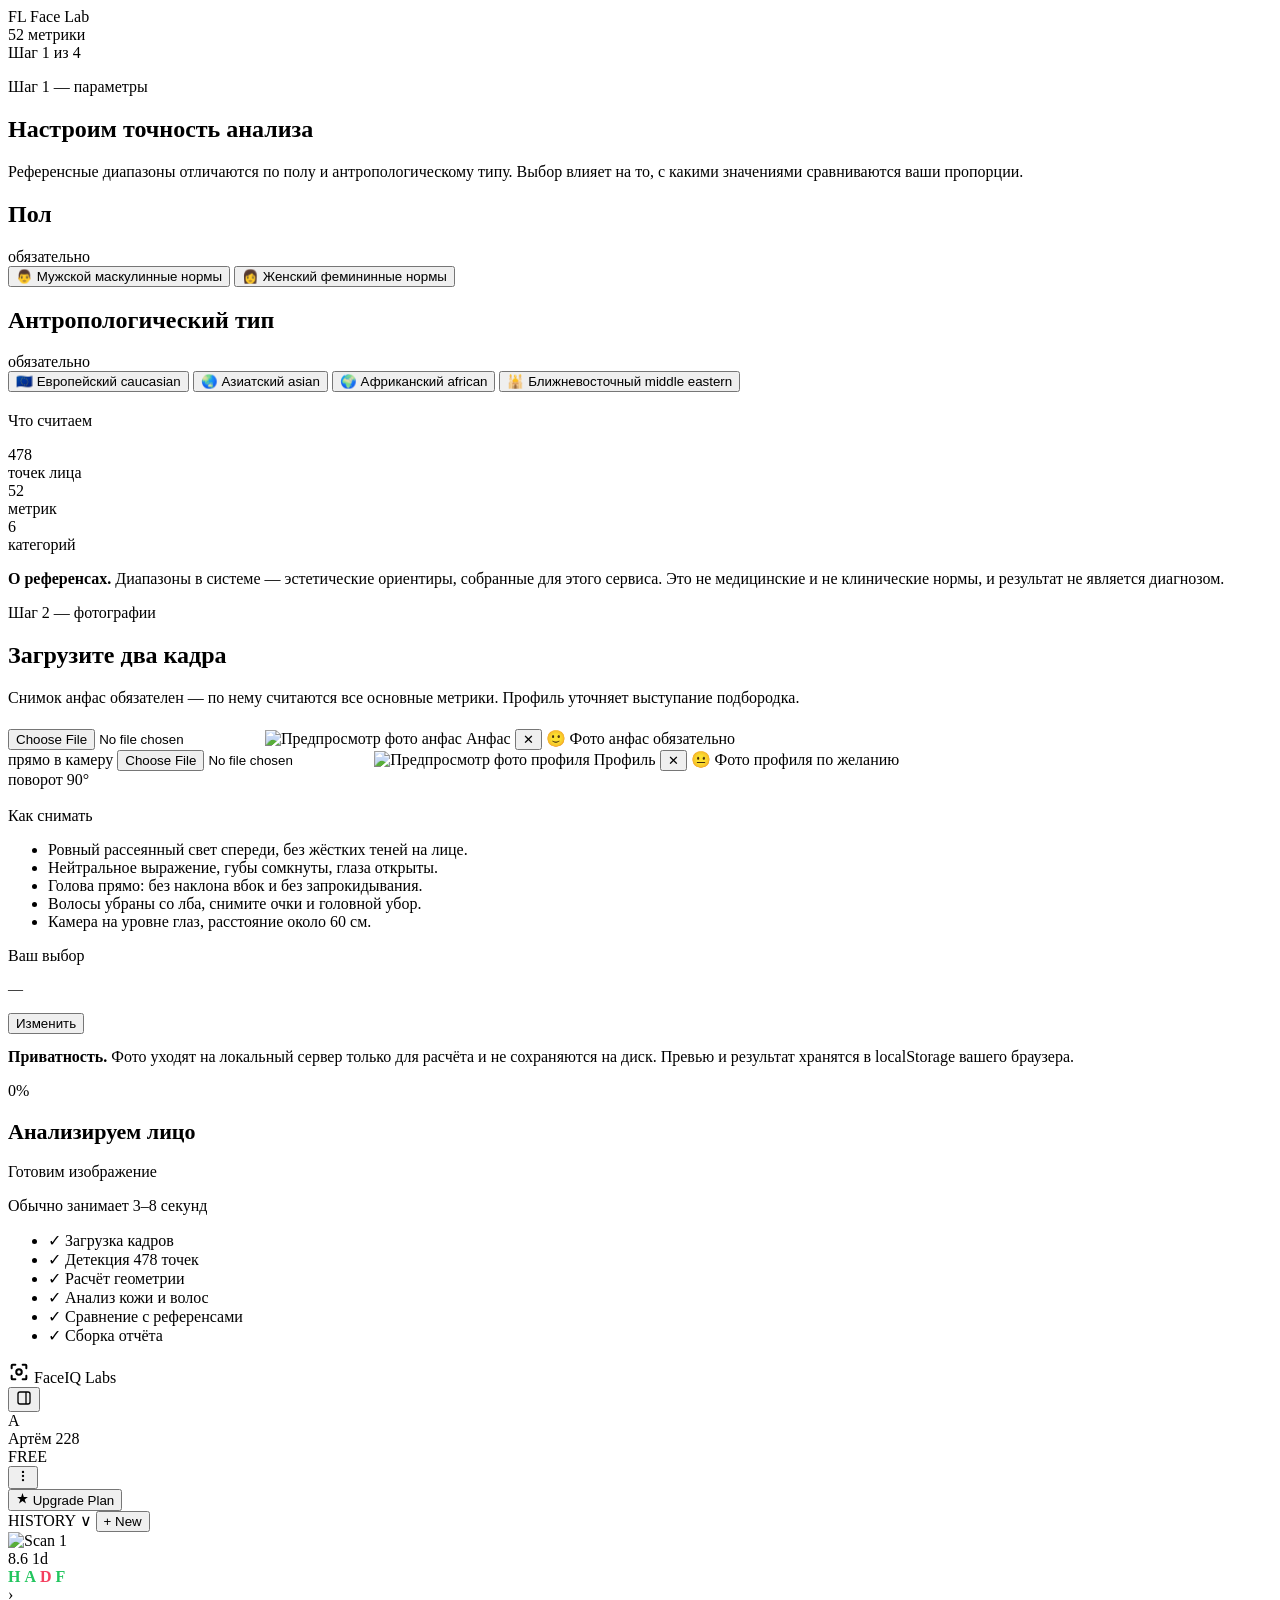
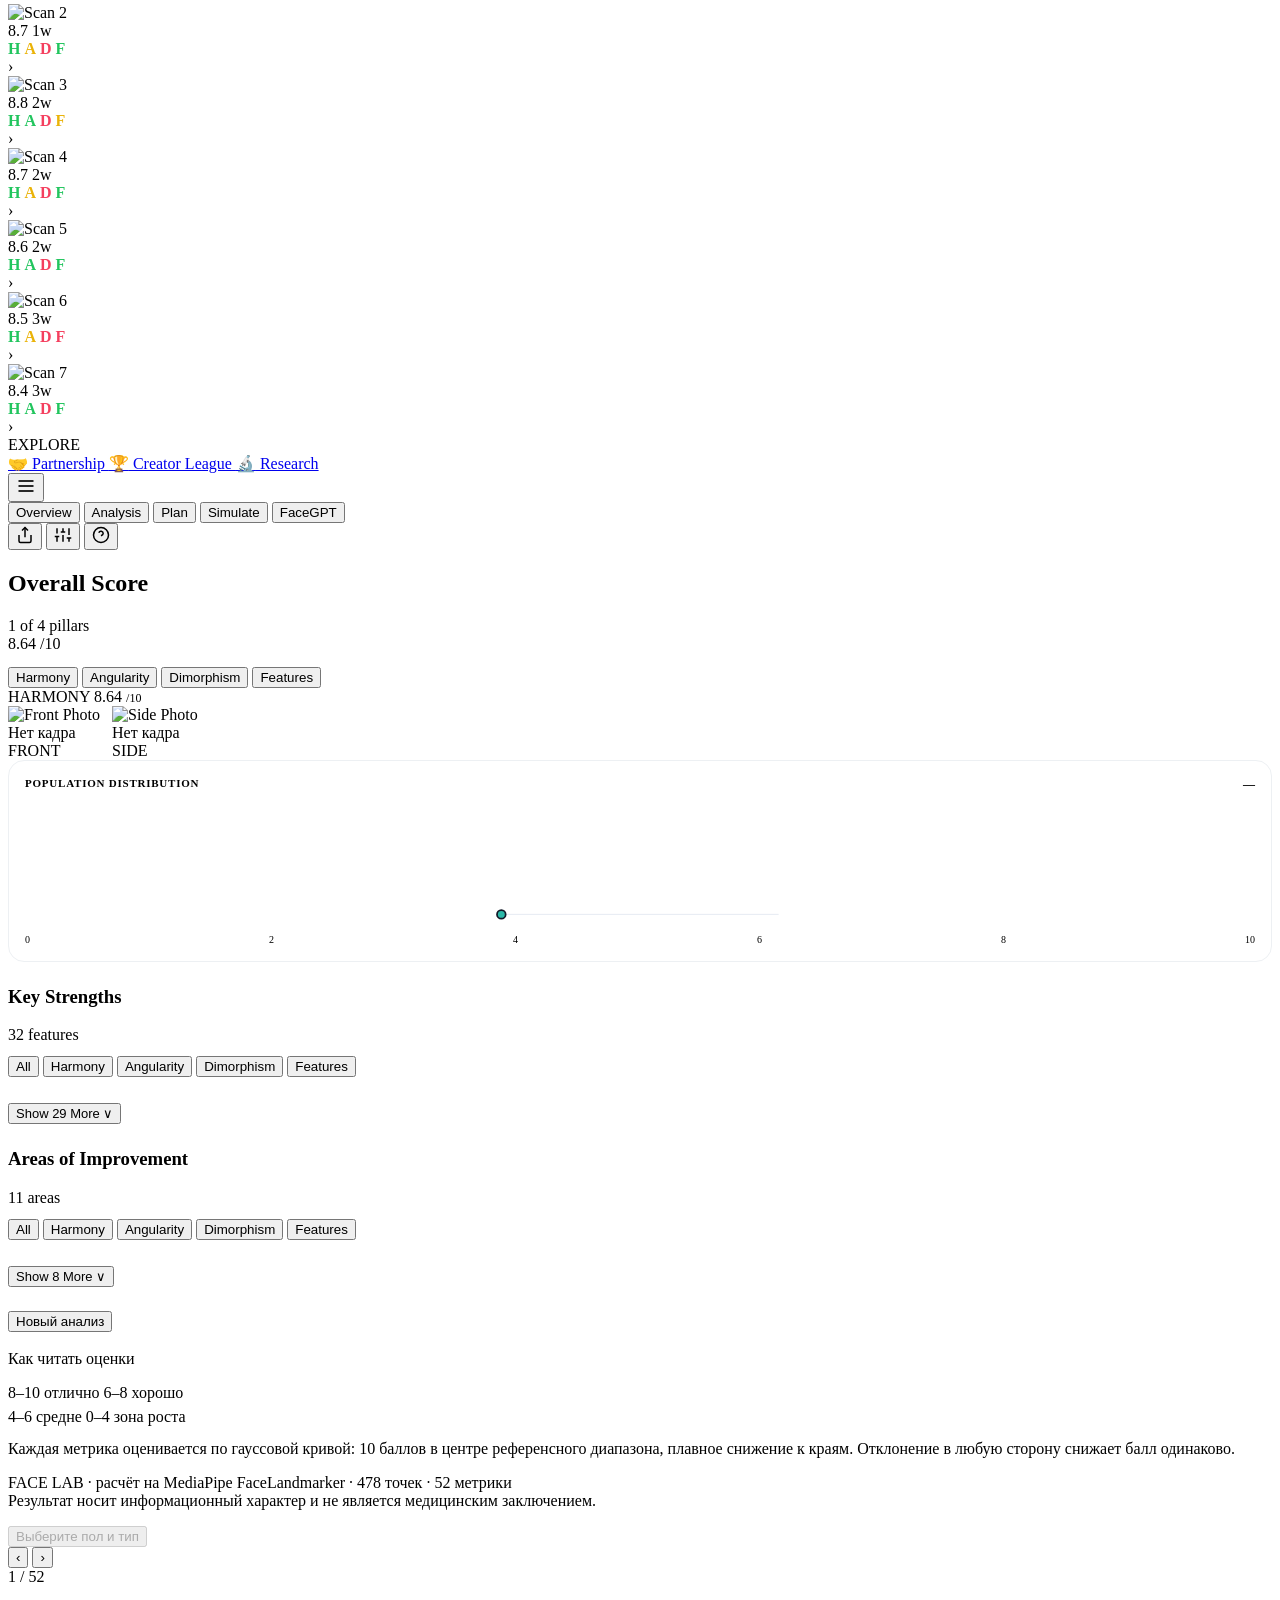
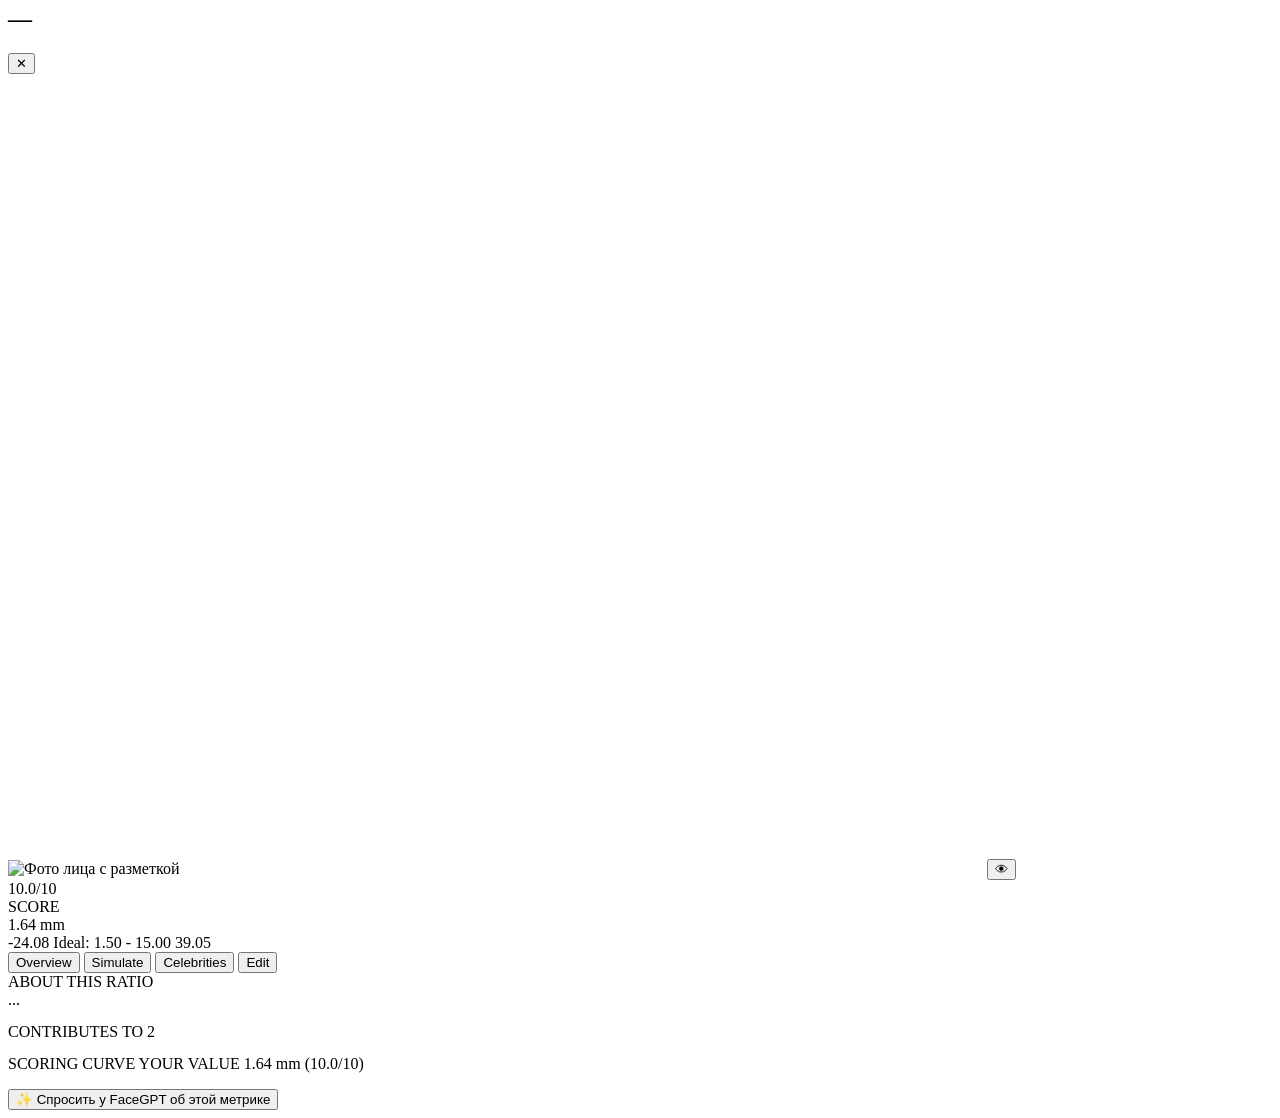
==== static/index.html @ 97a39955 "Initial commit of Face Lab with Docker and Telegram Bot" ====
<!DOCTYPE html>
<html lang="ru">
<head>
  <meta charset="UTF-8" />
  <meta name="viewport" content="width=device-width, initial-scale=1, viewport-fit=cover" />
  <meta name="theme-color" content="#fbfbfb" />
  <meta name="description" content="FACE LAB — анализ пропорций лица по 52 метрикам на основе 478 точек MediaPipe." />
  <title>FACE LAB — анализ лица</title>
  <script src="https://telegram.org/js/telegram-web-app.js"></script>
  <link rel="stylesheet" href="/style.css" />
</head>
<body>

  <!-- =====================================================================
       GATE — paywall screen (shown when no access)
       ===================================================================== -->
  <main class="shell" id="gateScreen" style="display: none;">
    <header class="brand">
      <div class="brand__logo">
        <span class="brand__mark">FL</span>
        <span>Face Lab</span>
      </div>
    </header>

    <div style="text-align: center; padding: 40px 0 20px;">
      <div style="font-size: 56px; margin-bottom: 16px;">🔬</div>
      <h1 class="display">Анализ лица</h1>
      <p class="lede">52 метрики • 478 точек • 6 категорий</p>
    </div>

    <div class="card" style="margin-top: 8px;">
      <p class="card__label">Что вы узнаете</p>
      <ul style="list-style: none; padding: 0; margin-top: 12px;">
        <li style="padding: 8px 0; border-bottom: 1px solid var(--line);">✨ Симметрия лица</li>
        <li style="padding: 8px 0; border-bottom: 1px solid var(--line);">📐 Пропорции и гармония</li>
        <li style="padding: 8px 0; border-bottom: 1px solid var(--line);">🦴 Углы и определённость челюсти</li>
        <li style="padding: 8px 0; border-bottom: 1px solid var(--line);">👤 Диморфизм и черты пола</li>
        <li style="padding: 8px 0; border-bottom: 1px solid var(--line);">🎯 Кожа, глаза, губы, нос</li>
        <li style="padding: 8px 0;">📊 Сравнение с референсами</li>
      </ul>
    </div>

    <div class="card" style="margin-top: 16px;">
      <p class="card__label">Тарифы</p>
      <div style="margin-top: 12px;">
        <div class="kv"><span class="kv__k">1 анализ</span><span class="kv__v">50 ⭐</span></div>
        <div class="kv"><span class="kv__k">3 дня</span><span class="kv__v">100 ⭐</span></div>
        <div class="kv"><span class="kv__k">Неделя</span><span class="kv__v">300 ⭐</span></div>
        <div class="kv"><span class="kv__k">Месяц</span><span class="kv__v">500 ⭐</span></div>
      </div>
    </div>

    <button type="button" class="btn btn--primary btn--full" id="gatePayBtn"
            style="margin-top: 20px;">
      💎 Оплатить в Telegram
    </button>
    <p class="note" style="text-align: center; margin-top: 12px;">
      Вернитесь в бот и нажмите «Купить анализ» или «Подписка»
    </p>
  </main>

  <!-- =====================================================================
       STEP 1 + 2 + 3 wrapper
       ===================================================================== -->
  <main class="shell" id="app">

    <header class="brand">
      <div class="brand__logo">
        <span class="brand__mark">FL</span>
        <span>Face Lab</span>
      </div>
      <span class="brand__tag" id="brandTag">52 метрики</span>
    </header>

    <!-- Progress segments -->
    <div class="steps-bar" id="stepsBar" role="progressbar" aria-valuemin="1" aria-valuemax="4" aria-valuenow="1">
      <span class="steps-bar__label" id="stepsLabel">Шаг 1 из 4</span>
      <span class="steps-bar__seg is-done" data-seg="1"></span>
      <span class="steps-bar__seg" data-seg="2"></span>
      <span class="steps-bar__seg" data-seg="3"></span>
      <span class="steps-bar__seg" data-seg="4"></span>
    </div>

    <!-- =================================================================
         STEP 1 — gender + ethnicity
         ================================================================= -->
    <section class="step is-active" id="step1" aria-labelledby="step1Title">
      <p class="eyebrow">Шаг 1 — параметры</p>
      <h1 class="display" id="step1Title">Настроим точность анализа</h1>
      <p class="lede">
        Референсные диапазоны отличаются по полу и антропологическому типу.
        Выбор влияет на то, с какими значениями сравниваются ваши пропорции.
      </p>

      <div class="section-head">
        <h2 class="section-head__title">Пол</h2>
        <span class="section-head__hint">обязательно</span>
      </div>

      <div class="choice-grid" id="genderGrid" role="group" aria-label="Выбор пола">
        <button type="button" class="choice" data-gender="male" aria-pressed="false">
          <span class="choice__emoji" aria-hidden="true">👨</span>
          <span class="choice__label">Мужской</span>
          <span class="choice__hint">маскулинные нормы</span>
        </button>
        <button type="button" class="choice" data-gender="female" aria-pressed="false">
          <span class="choice__emoji" aria-hidden="true">👩</span>
          <span class="choice__label">Женский</span>
          <span class="choice__hint">фемининные нормы</span>
        </button>
      </div>

      <div class="section-head">
        <h2 class="section-head__title">Антропологический тип</h2>
        <span class="section-head__hint">обязательно</span>
      </div>

      <div class="choice-grid choice-grid--4" id="ethnicityGrid" role="group" aria-label="Выбор типа">
        <button type="button" class="choice" data-ethnicity="caucasian" aria-pressed="false">
          <span class="choice__emoji" aria-hidden="true">🇪🇺</span>
          <span class="choice__label">Европейский</span>
          <span class="choice__hint">caucasian</span>
        </button>
        <button type="button" class="choice" data-ethnicity="asian" aria-pressed="false">
          <span class="choice__emoji" aria-hidden="true">🌏</span>
          <span class="choice__label">Азиатский</span>
          <span class="choice__hint">asian</span>
        </button>
        <button type="button" class="choice" data-ethnicity="african" aria-pressed="false">
          <span class="choice__emoji" aria-hidden="true">🌍</span>
          <span class="choice__label">Африканский</span>
          <span class="choice__hint">african</span>
        </button>
        <button type="button" class="choice" data-ethnicity="middle_eastern" aria-pressed="false">
          <span class="choice__emoji" aria-hidden="true">🕌</span>
          <span class="choice__label">Ближневосточный</span>
          <span class="choice__hint">middle eastern</span>
        </button>
      </div>

      <div class="card card--tight" style="margin-top: 20px;">
        <p class="card__label">Что считаем</p>
        <div class="grid-3" style="margin-top: 12px;">
          <div>
            <div class="cat-card__value">478</div>
            <div class="cat-card__rating">точек лица</div>
          </div>
          <div>
            <div class="cat-card__value">52</div>
            <div class="cat-card__rating">метрик</div>
          </div>
          <div>
            <div class="cat-card__value">6</div>
            <div class="cat-card__rating">категорий</div>
          </div>
        </div>
      </div>

      <p class="note" style="margin-top: 16px;">
        <strong>О референсах.</strong> Диапазоны в системе — эстетические ориентиры,
        собранные для этого сервиса. Это не медицинские и не клинические нормы,
        и результат не является диагнозом.
      </p>
    </section>

    <!-- =================================================================
         STEP 2 — photo upload
         ================================================================= -->
    <section class="step" id="step2" aria-labelledby="step2Title">
      <p class="eyebrow">Шаг 2 — фотографии</p>
      <h1 class="display" id="step2Title">Загрузите два кадра</h1>
      <p class="lede">
        Снимок анфас обязателен — по нему считаются все основные метрики.
        Профиль уточняет выступание подбородка.
      </p>

      <div class="upload-grid" style="margin-top: 22px;">
        <label class="drop" id="dropFront">
          <input type="file" id="fileFront" accept="image/png,image/jpeg,image/webp"
                 aria-label="Загрузить фото анфас" />
          <img class="drop__preview" id="previewFront" alt="Предпросмотр фото анфас" />
          <span class="drop__badge">Анфас</span>
          <button type="button" class="drop__clear" id="clearFront"
                  aria-label="Удалить фото анфас">✕</button>
          <span class="drop__inner">
            <span class="drop__icon" aria-hidden="true">🙂</span>
            <span class="drop__title">Фото анфас</span>
            <span class="drop__hint">обязательно<br />прямо в камеру</span>
          </span>
        </label>

        <label class="drop" id="dropProfile">
          <input type="file" id="fileProfile" accept="image/png,image/jpeg,image/webp"
                 aria-label="Загрузить фото профиля" />
          <img class="drop__preview" id="previewProfile" alt="Предпросмотр фото профиля" />
          <span class="drop__badge">Профиль</span>
          <button type="button" class="drop__clear" id="clearProfile"
                  aria-label="Удалить фото профиля">✕</button>
          <span class="drop__inner">
            <span class="drop__icon" aria-hidden="true">😐</span>
            <span class="drop__title">Фото профиля</span>
            <span class="drop__hint">по желанию<br />поворот 90°</span>
          </span>
        </label>
      </div>

      <div class="card" style="margin-top: 18px;">
        <p class="card__label">Как снимать</p>
        <ul class="tips" style="margin-top: 12px;">
          <li>Ровный рассеянный свет спереди, без жёстких теней на лице.</li>
          <li>Нейтральное выражение, губы сомкнуты, глаза открыты.</li>
          <li>Голова прямо: без наклона вбок и без запрокидывания.</li>
          <li>Волосы убраны со лба, снимите очки и головной убор.</li>
          <li>Камера на уровне глаз, расстояние около 60 см.</li>
        </ul>
      </div>

      <div class="card card--tight" style="margin-top: 14px;">
        <div class="row row--between">
          <div>
            <p class="card__label">Ваш выбор</p>
            <p class="card__title" id="choiceEcho" style="font-size: 15px;">—</p>
          </div>
          <button type="button" class="btn btn--quiet" id="backToStep1">Изменить</button>
        </div>
      </div>

      <p class="note" style="margin-top: 14px;">
        <strong>Приватность.</strong> Фото уходят на локальный сервер только для расчёта
        и не сохраняются на диск. Превью и результат хранятся в localStorage вашего браузера.
      </p>
    </section>

    <!-- =================================================================
         STEP 3 — loading
         ================================================================= -->
    <section class="step" id="step3" aria-labelledby="step3Title">
      <div class="loader">
        <div class="loader__orb" aria-hidden="true">
          <span class="loader__ring"></span>
          <span class="loader__ring"></span>
          <span class="loader__ring"></span>
          <span class="loader__core" id="loaderPct">0%</span>
        </div>

        <h1 class="display" id="step3Title" style="font-size: 22px;">Анализируем лицо</h1>
        <div class="progress" role="progressbar" aria-valuemin="0" aria-valuemax="100"
             aria-valuenow="0" id="progressBar">
          <div class="progress__fill" id="progressFill"></div>
        </div>
        <p class="loader__phase" id="loaderPhase">Готовим изображение</p>
        <p class="loader__hint" id="loaderHint">Обычно занимает 3–8 секунд</p>

        <ul class="checklist" id="checklist">
          <li data-check="upload"><span class="dot">✓</span> Загрузка кадров</li>
          <li data-check="landmarks"><span class="dot">✓</span> Детекция 478 точек</li>
          <li data-check="geometry"><span class="dot">✓</span> Расчёт геометрии</li>
          <li data-check="pixels"><span class="dot">✓</span> Анализ кожи и волос</li>
          <li data-check="scoring"><span class="dot">✓</span> Сравнение с референсами</li>
          <li data-check="report"><span class="dot">✓</span> Сборка отчёта</li>
        </ul>
      </div>
    </section>

    <!-- =================================================================
         STEP 4 — results
         ================================================================= -->
    <section class="step" id="step4" aria-labelledby="step4Title">
      <div class="fiq-layout">
        
        <!-- SIDEBAR (Matching reference screenshots 100%) -->
        <aside class="fiq-sidebar" id="fiqSidebar">
          <div class="fiq-sidebar__head">
            <div class="fiq-sidebar__logo">
              <svg width="22" height="22" viewBox="0 0 24 24" fill="none" stroke="currentColor" stroke-width="2.2" stroke-linecap="round" stroke-linejoin="round" class="fiq-logo-icon">
                <path d="M4 8V5a1 1 0 0 1 1-1h3"/>
                <path d="M4 16v3a1 1 0 0 0 1 1h3"/>
                <path d="M16 4h3a1 1 0 0 1 1 1v3"/>
                <path d="M16 20h3a1 1 0 0 0 1-1v-3"/>
                <circle cx="12" cy="12" r="3"/>
              </svg>
              <span class="fiq-logo-text">FaceIQ Labs</span>
            </div>
            <button type="button" class="fiq-icon-btn fiq-icon-btn--border" id="sidebarCollapseBtn" aria-label="Свернуть меню">
              <svg viewBox="0 0 24 24" width="16" height="16" fill="none" stroke="currentColor" stroke-width="2"><rect x="3" y="3" width="18" height="18" rx="3"/><line x1="15" y1="3" x2="15" y2="21"/></svg>
            </button>
          </div>

          <!-- User Card -->
          <div class="fiq-user-card">
            <div class="fiq-user-card__top">
              <div class="fiq-user-card__avatar">A</div>
              <div class="fiq-user-card__info">
                <div class="fiq-user-card__name" id="fiqUserName">Артём 228</div>
                <span class="fiq-user-card__badge" id="fiqUserBadge">FREE</span>
              </div>
              <button type="button" class="fiq-user-card__more-btn" aria-label="Опции">
                <svg width="14" height="14" viewBox="0 0 24 24" fill="currentColor"><circle cx="12" cy="5" r="2"/><circle cx="12" cy="12" r="2"/><circle cx="12" cy="19" r="2"/></svg>
              </button>
            </div>
            <button type="button" class="fiq-upgrade-btn" id="fiqUpgradeBtn">
              <svg width="13" height="13" viewBox="0 0 24 24" fill="currentColor"><path d="M12 2l2.4 7.2h7.6l-6 4.8 2.4 7.2-6.4-4.8-6.4 4.8 2.4-7.2-6-4.8h7.6z"/></svg>
              Upgrade Plan
            </button>
          </div>

          <!-- History Section (7 items matching reference screenshot 100%) -->
          <div class="fiq-section">
            <div class="fiq-section__head">
              <span class="fiq-section__title">HISTORY <span class="fiq-chevron">∨</span></span>
              <button type="button" class="fiq-new-btn" id="fiqNewScanBtn">+ New</button>
            </div>
            <div class="fiq-history-list" id="fiqHistoryList">
              <div class="fiq-history-item is-active">
                <img class="fiq-history-thumb" id="fiqHistThumb1" alt="Scan 1" />
                <div class="fiq-history-info">
                  <div class="fiq-history-row">
                    <span class="fiq-history-score" id="fiqHistScore1">8.6</span>
                    <span class="fiq-history-date">1d</span>
                  </div>
                  <div class="fiq-history-cats">
                    <span style="color:#22c55e;font-weight:700;">H</span>
                    <span style="color:#22c55e;font-weight:700;">A</span>
                    <span style="color:#f43f5e;font-weight:700;">D</span>
                    <span style="color:#22c55e;font-weight:700;">F</span>
                  </div>
                </div>
                <span class="fiq-history-chevron">›</span>
              </div>
              <div class="fiq-history-item">
                <img class="fiq-history-thumb" id="fiqHistThumb2" alt="Scan 2" />
                <div class="fiq-history-info">
                  <div class="fiq-history-row">
                    <span class="fiq-history-score">8.7</span>
                    <span class="fiq-history-date">1w</span>
                  </div>
                  <div class="fiq-history-cats">
                    <span style="color:#22c55e;font-weight:700;">H</span>
                    <span style="color:#eab308;font-weight:700;">A</span>
                    <span style="color:#f43f5e;font-weight:700;">D</span>
                    <span style="color:#22c55e;font-weight:700;">F</span>
                  </div>
                </div>
                <span class="fiq-history-chevron">›</span>
              </div>
              <div class="fiq-history-item">
                <img class="fiq-history-thumb" id="fiqHistThumb3" alt="Scan 3" />
                <div class="fiq-history-info">
                  <div class="fiq-history-row">
                    <span class="fiq-history-score">8.8</span>
                    <span class="fiq-history-date">2w</span>
                  </div>
                  <div class="fiq-history-cats">
                    <span style="color:#22c55e;font-weight:700;">H</span>
                    <span style="color:#22c55e;font-weight:700;">A</span>
                    <span style="color:#f43f5e;font-weight:700;">D</span>
                    <span style="color:#eab308;font-weight:700;">F</span>
                  </div>
                </div>
                <span class="fiq-history-chevron">›</span>
              </div>
              <div class="fiq-history-item">
                <img class="fiq-history-thumb" id="fiqHistThumb4" alt="Scan 4" />
                <div class="fiq-history-info">
                  <div class="fiq-history-row">
                    <span class="fiq-history-score">8.7</span>
                    <span class="fiq-history-date">2w</span>
                  </div>
                  <div class="fiq-history-cats">
                    <span style="color:#22c55e;font-weight:700;">H</span>
                    <span style="color:#eab308;font-weight:700;">A</span>
                    <span style="color:#f43f5e;font-weight:700;">D</span>
                    <span style="color:#22c55e;font-weight:700;">F</span>
                  </div>
                </div>
                <span class="fiq-history-chevron">›</span>
              </div>
              <div class="fiq-history-item">
                <img class="fiq-history-thumb" id="fiqHistThumb5" alt="Scan 5" />
                <div class="fiq-history-info">
                  <div class="fiq-history-row">
                    <span class="fiq-history-score">8.6</span>
                    <span class="fiq-history-date">2w</span>
                  </div>
                  <div class="fiq-history-cats">
                    <span style="color:#22c55e;font-weight:700;">H</span>
                    <span style="color:#22c55e;font-weight:700;">A</span>
                    <span style="color:#f43f5e;font-weight:700;">D</span>
                    <span style="color:#22c55e;font-weight:700;">F</span>
                  </div>
                </div>
                <span class="fiq-history-chevron">›</span>
              </div>
              <div class="fiq-history-item">
                <img class="fiq-history-thumb" id="fiqHistThumb6" alt="Scan 6" />
                <div class="fiq-history-info">
                  <div class="fiq-history-row">
                    <span class="fiq-history-score">8.5</span>
                    <span class="fiq-history-date">3w</span>
                  </div>
                  <div class="fiq-history-cats">
                    <span style="color:#22c55e;font-weight:700;">H</span>
                    <span style="color:#eab308;font-weight:700;">A</span>
                    <span style="color:#f43f5e;font-weight:700;">D</span>
                    <span style="color:#f43f5e;font-weight:700;">F</span>
                  </div>
                </div>
                <span class="fiq-history-chevron">›</span>
              </div>
              <div class="fiq-history-item">
                <img class="fiq-history-thumb" id="fiqHistThumb7" alt="Scan 7" />
                <div class="fiq-history-info">
                  <div class="fiq-history-row">
                    <span class="fiq-history-score">8.4</span>
                    <span class="fiq-history-date">3w</span>
                  </div>
                  <div class="fiq-history-cats">
                    <span style="color:#22c55e;font-weight:700;">H</span>
                    <span style="color:#22c55e;font-weight:700;">A</span>
                    <span style="color:#f43f5e;font-weight:700;">D</span>
                    <span style="color:#22c55e;font-weight:700;">F</span>
                  </div>
                </div>
                <span class="fiq-history-chevron">›</span>
              </div>
            </div>
          </div>

          <!-- Explore Section -->
          <div class="fiq-section fiq-section--explore">
            <div class="fiq-section__title">EXPLORE</div>
            <a href="#" class="fiq-nav-item" id="fiqNavPartner">
              <span class="fiq-nav-icon">🤝</span> Partnership
            </a>
            <a href="#" class="fiq-nav-item" id="fiqNavCreator">
              <span class="fiq-nav-icon">🏆</span> Creator League
            </a>
            <a href="#" class="fiq-nav-item" id="fiqNavResearch">
              <span class="fiq-nav-icon">🔬</span> Research
            </a>
          </div>
        </aside>

        <!-- Mobile Drawer Backdrop -->
        <div class="fiq-sidebar-backdrop" id="fiqSidebarBackdrop"></div>

        <!-- MAIN APP CONTENT -->
        <div class="fiq-main">
          
          <!-- TOPBAR (Matching reference screenshots 100%) -->
          <header class="fiq-topbar">
            <button type="button" class="fiq-mobile-menu-btn" id="fiqMobileMenuBtn" aria-label="Меню">
              <svg viewBox="0 0 24 24" width="20" height="20" fill="none" stroke="currentColor" stroke-width="2"><line x1="3" y1="12" x2="21" y2="12"/><line x1="3" y1="6" x2="21" y2="6"/><line x1="3" y1="18" x2="21" y2="18"/></svg>
            </button>

            <nav class="topnav fiq-topnav" id="topnav" aria-label="Разделы отчёта">
              <button type="button" class="topnav__item is-active" data-view="overview">Overview</button>
              <button type="button" class="topnav__item" data-view="analysis">Analysis</button>
              <button type="button" class="topnav__item" data-view="plan">Plan</button>
              <button type="button" class="topnav__item" data-view="simulate">Simulate</button>
              <button type="button" class="topnav__item topnav__item--facegpt" data-view="facegpt">FaceGPT</button>
            </nav>

            <div class="fiq-topbar-actions">
              <button type="button" class="fiq-icon-btn" id="topbarShareBtn" title="Поделиться">
                <svg viewBox="0 0 24 24" width="18" height="18" fill="none" stroke="currentColor" stroke-width="2"><path d="M4 12v8a2 2 0 0 0 2 2h12a2 2 0 0 0 2-2v-8"/><polyline points="16 6 12 2 8 6"/><line x1="12" y1="2" x2="12" y2="15"/></svg>
              </button>
              <button type="button" class="fiq-icon-btn" id="topbarAdjustBtn" title="Фильтры">
                <svg viewBox="0 0 24 24" width="18" height="18" fill="none" stroke="currentColor" stroke-width="2"><line x1="4" y1="21" x2="4" y2="14"/><line x1="4" y1="10" x2="4" y2="3"/><line x1="12" y1="21" x2="12" y2="12"/><line x1="12" y1="8" x2="12" y2="3"/><line x1="20" y1="21" x2="20" y2="16"/><line x1="20" y1="12" x2="20" y2="3"/><line x1="1" y1="14" x2="7" y2="14"/><line x1="9" y1="8" x2="15" y2="8"/><line x1="17" y1="16" x2="23" y2="16"/></svg>
              </button>
              <button type="button" class="fiq-icon-btn" id="topbarHelpBtn" title="Помощь">
                <svg viewBox="0 0 24 24" width="18" height="18" fill="none" stroke="currentColor" stroke-width="2"><circle cx="12" cy="12" r="10"/><path d="M9.09 9a3 3 0 0 1 5.83 1c0 2-3 3-3 3"/><line x1="12" y1="17" x2="12.01" y2="17"/></svg>
              </button>
            </div>
          </header>

          <div class="fiq-content">

      <!-- ---------------- Overview view ---------------- -->
      <div class="view is-active" id="viewOverview">

        <div class="section-head" style="display:none;">
          <h1 class="section-head__title" id="step4Title">Ваш отчёт</h1>
          <span class="section-head__hint" id="reportMeta">—</span>
        </div>

        <!-- 4 Pillar Cards (Harmony, Angularity, Dimorphism, Features) -->
        <div class="pillar-grid" id="pillarGrid"></div>

        <!-- Overall Score Hero Card (Matching FaceIQ Labs Reference Photo) -->
        <div class="overall-hero" id="overallHeroCard">
          <div class="overall-hero__top">
            <div>
              <h2 class="overall-hero__heading">Overall Score</h2>
              <span class="overall-hero__sub">1 of 4 pillars</span>
            </div>
            <div class="overall-hero__score">
              <span id="heroOverallScore">8.64</span> <span class="overall-hero__score-unit">/10</span>
            </div>
          </div>

          <div class="fiq-pill-tabs" id="heroPillTabs" style="margin-top:14px;">
            <button type="button" class="fiq-pill-tab is-active" data-cat="harmony">Harmony</button>
            <button type="button" class="fiq-pill-tab" data-cat="angularity">Angularity</button>
            <button type="button" class="fiq-pill-tab" data-cat="dimorphism">Dimorphism</button>
            <button type="button" class="fiq-pill-tab" data-cat="features">Features</button>
          </div>

          <div class="overall-hero__body">
            <div class="overall-hero__subhead">
              <span id="heroCatTitle">HARMONY</span>
              <span id="heroCatScore">8.64 <span style="font-size:12px;color:var(--muted)">/10</span></span>
            </div>

            <div class="overall-hero__content-row">
              <!-- 2 Photos (Front and Side) -->
              <div class="overall-hero__photos" style="display:flex;gap:12px;">
                <div class="overall-hero__photo-card">
                  <img id="resultFront" alt="Front Photo" />
                  <div class="photo-tile__empty" id="resultFrontEmpty">Нет кадра</div>
                  <span class="overall-hero__photo-label">FRONT</span>
                </div>
                <div class="overall-hero__photo-card">
                  <img id="resultProfile" alt="Side Photo" />
                  <div class="photo-tile__empty" id="resultProfileEmpty">Нет кадра</div>
                  <span class="overall-hero__photo-label">SIDE</span>
                </div>
              </div>

              <!-- Population Bell Curve -->
              <div class="overall-hero__chart-box" style="background:#ffffff;border:1px solid #edf0f3;border-radius:16px;padding:16px;">
                <div style="display:flex;justify-content:space-between;margin-bottom:8px;">
                  <span style="font-size:11px;font-weight:750;letter-spacing:0.07em;color:var(--muted);text-transform:uppercase;">POPULATION DISTRIBUTION</span>
                  <span class="chart__callout" id="chartCallout" style="font-size:12px;font-weight:700;color:var(--teal);">—</span>
                </div>
                <svg id="gaussChart" viewBox="0 0 320 150" style="width:100%;height:130px;display:block;"
                     role="img" aria-label="Гауссово распределение оценок">
                  <defs>
                    <linearGradient id="curveFill" x1="0" y1="0" x2="0" y2="1">
                      <stop offset="0%" stop-color="#2BB8A8" stop-opacity="0.22" />
                      <stop offset="100%" stop-color="#2BB8A8" stop-opacity="0.02" />
                    </linearGradient>
                  </defs>
                  <line class="chart__axis" x1="0" y1="132" x2="320" y2="132" stroke="#e2e8f0" stroke-width="1"></line>
                  <path class="chart__curve" id="gaussCurve" d="" fill="url(#curveFill)" stroke="#2BB8A8" stroke-width="2"></path>
                  <line class="chart__marker-line" id="gaussLine" x1="0" y1="132" x2="0" y2="132" stroke="#111827" stroke-width="1.5" stroke-dasharray="3 3"></line>
                  <circle class="chart__marker-dot" id="gaussDot" cx="0" cy="132" r="5" fill="#2BB8A8" stroke="#111827" stroke-width="2"></circle>
                </svg>
                <div style="display:flex;justify-content:space-between;font-size:10px;color:var(--muted);margin-top:4px;">
                  <span>0</span><span>2</span><span>4</span><span>6</span><span>8</span><span>10</span>
                </div>
              </div>
            </div>
          </div>
        </div>

        <!-- Key Strengths Card (Matching FaceIQ Labs Reference Photo) -->
        <div class="feature-box" id="keyStrengthsCard" style="margin-top:24px;">
          <div class="feature-box__head">
            <h3 class="feature-box__title">Key Strengths</h3>
            <span class="feature-box__badge" id="strengthsBadge">32 features</span>
          </div>
          <div class="fiq-pill-tabs" id="strengthsCatTabs" style="margin:12px 0 14px;">
            <button type="button" class="fiq-pill-tab is-active" data-cat="all">All</button>
            <button type="button" class="fiq-pill-tab" data-cat="harmony">Harmony</button>
            <button type="button" class="fiq-pill-tab" data-cat="angularity">Angularity</button>
            <button type="button" class="fiq-pill-tab" data-cat="dimorphism">Dimorphism</button>
            <button type="button" class="fiq-pill-tab" data-cat="features">Features</button>
          </div>
          <ul class="feature-list" id="strengthsList"></ul>
          <button type="button" class="btn btn--ghost btn--full" id="showMoreStrengthsBtn" style="margin-top:10px;font-size:13px;">Show 29 More ∨</button>
        </div>

        <!-- Areas of Improvement Card (Matching FaceIQ Labs Reference Photo) -->
        <div class="feature-box" id="areasOfImprovementCard" style="margin-top:24px;">
          <div class="feature-box__head">
            <h3 class="feature-box__title">Areas of Improvement</h3>
            <span class="feature-box__badge" id="improvementsBadge">11 areas</span>
          </div>
          <div class="fiq-pill-tabs" id="improvementsCatTabs" style="margin:12px 0 14px;">
            <button type="button" class="fiq-pill-tab is-active" data-cat="all">All</button>
            <button type="button" class="fiq-pill-tab" data-cat="harmony">Harmony</button>
            <button type="button" class="fiq-pill-tab" data-cat="angularity">Angularity</button>
            <button type="button" class="fiq-pill-tab" data-cat="dimorphism">Dimorphism</button>
            <button type="button" class="fiq-pill-tab" data-cat="features">Features</button>
          </div>
          <ul class="feature-list" id="improvementsList"></ul>
          <button type="button" class="btn btn--ghost btn--full" id="showMoreImprovementsBtn" style="margin-top:10px;font-size:13px;">Show 8 More ∨</button>
        </div>

        <!-- Hidden container preserving IDs for script.js & _dom_check.py -->
        <div style="display:none;" aria-hidden="true">
          <div id="overallScore">0.0</div>
          <svg><circle id="dialValue"></circle></svg>
          <div id="overallRating"></div>
          <div id="overallPercentile"></div>
          <div id="overallNote"></div>
          <div id="timeline"></div>
          <div id="secondaryCats"></div>
          <span id="photoMeta"></span>
          <div id="landmarkStage">
            <img id="landmarkPhoto" />
            <canvas id="landmarkCanvas"></canvas>
            <div id="overlayToggle"><button class="toggle__btn" data-overlay="mesh"></button></div>
          </div>
          <span id="techLandmarks"></span>
          <span id="techMetrics"></span>
          <span id="techProfile"></span>
          <span id="techElapsed"></span>
          <span id="techStandard"></span>
        </div>

        <button type="button" class="btn btn--ghost btn--full" id="restartBtn"
                style="margin-top: 24px;">Новый анализ</button>
      </div>

      <!-- ---------------- Analysis view ---------------- -->
      <div class="view" id="viewAnalysis" hidden>
        <!-- Category & Mode Subnav (Matching FaceIQ Labs Reference Photo) -->
        <div class="fiq-analysis-subnav" style="display:flex;align-items:center;justify-content:space-between;margin-bottom:20px;flex-wrap:wrap;gap:12px;">
          <div class="fiq-pill-tabs" id="analysisCatTabs">
            <button type="button" class="fiq-pill-tab is-active" data-cat="harmony">Harmony</button>
            <button type="button" class="fiq-pill-tab" data-cat="angularity">Angularity</button>
            <button type="button" class="fiq-pill-tab" data-cat="dimorphism">Dimorphism</button>
            <button type="button" class="fiq-pill-tab" data-cat="features">Features</button>
          </div>
          <div class="toggle" role="group" aria-label="Ракурс">
            <button type="button" class="toggle__btn is-active" id="analysisToggleFront">Front</button>
            <button type="button" class="toggle__btn" id="analysisToggleSide">Side</button>
          </div>
        </div>

        <!-- 2-Column Split (Matching FaceIQ Labs Reference Photo) -->
        <div class="analysis-split" style="display:grid;grid-template-columns:380px 1fr;gap:24px;align-items:start;">
          <!-- Left: Face Photo with Watermark & Biometric HUD -->
          <div class="analysis-photo-card" style="position:sticky;top:80px;background:#ffffff;border:1px solid #edf0f3;border-radius:18px;overflow:hidden;box-shadow:var(--shadow);">
            <div style="position:relative;aspect-ratio:3/4;background:#f1f5f9;overflow:hidden;">
              <img id="analysisPhotoStage" alt="Front Analysis" style="width:100%;height:100%;object-fit:cover;display:block;" />
              <canvas id="analysisCanvasStage" style="position:absolute;top:0;left:0;width:100%;height:100%;pointer-events:none;"></canvas>
              <div class="biometric-scan-beam"></div>
              <div class="reticle-bracket reticle-bracket--tl"></div>
              <div class="reticle-bracket reticle-bracket--tr"></div>
              <div class="reticle-bracket reticle-bracket--bl"></div>
              <div class="reticle-bracket reticle-bracket--br"></div>
              <div style="position:absolute;bottom:0;left:0;right:0;padding:8px 12px;background:rgba(15,23,42,0.85);backdrop-filter:blur(6px);color:#ffffff;font-size:11px;font-weight:700;display:flex;justify-content:space-between;align-items:center;letter-spacing:0.06em;z-index:15;">
                <span style="display:flex;align-items:center;gap:6px;"><span style="display:inline-block;width:6px;height:6px;border-radius:50%;background:#22c55e;box-shadow:0 0 8px #22c55e;"></span> FACEIQLABS.COM</span>
                <span id="analysisPhotoTag">Front Harmony</span>
              </div>
            </div>
          </div>

          <!-- Right: Ratio Rows Panel -->
          <div class="analysis-ratios-panel" style="background:#ffffff;border:1px solid #edf0f3;border-radius:18px;padding:22px;box-shadow:var(--shadow);">
            <div style="display:flex;align-items:center;justify-content:space-between;margin-bottom:12px;border-bottom:1px solid #f1f5f9;padding-bottom:10px;">
              <span style="font-size:12px;font-weight:700;color:var(--muted);cursor:pointer;">Understanding Harmony ∨</span>
              <span style="font-size:12px;font-weight:700;color:var(--teal);cursor:pointer;" id="askFaceGptLink">Ask FaceGPT →</span>
            </div>
            <div style="display:flex;align-items:center;justify-content:space-between;margin-bottom:18px;">
              <h3 style="font-size:17px;font-weight:750;margin:0;" id="analysisPanelTitle">Your Front Ratios</h3>
              <span class="feature-box__badge" id="analysisPanelBadge" style="font-size:11px;padding:4px 10px;">52 ratios</span>
            </div>
            <div class="stack stack--sm" id="analysisGroups"></div>
          </div>
        </div>
      </div>

      <!-- ---------------- Plan view ---------------- -->
      <div class="view" id="viewPlan" hidden>
        <!-- Hero Comparison (Matching FaceIQ Labs Reference Photo) -->
        <div class="fiq-plan-hero">
          <div style="display:flex;align-items:center;justify-content:space-between;">
            <h2 style="font-size:19px;font-weight:750;display:flex;align-items:center;gap:6px;margin:0;">
              <span style="color:var(--teal);">📈</span> Your Plan <span style="font-size:13px;color:var(--muted);">ⓘ</span>
            </h2>
            <span class="feature-box__badge" style="font-size:11px;padding:4px 10px;">Full Plan</span>
          </div>

          <div class="plan-metric-comparison" style="margin:20px 0 16px;">
            <div class="plan-score-box">
              <span class="plan-score-box__lbl">CURRENT</span>
              <span class="plan-score-box__num" id="planCurrentScore">8.00</span>
            </div>
            <span class="plan-arrow">→</span>
            <div class="plan-score-box">
              <span class="plan-score-box__lbl">YOUR TARGET</span>
              <span class="plan-score-box__num" id="planTargetScore" style="color:var(--teal);">9.18</span>
              <span class="plan-score-box__hint">Based on your plan</span>
            </div>
            <div class="plan-score-box" style="margin-left:auto;">
              <span class="plan-score-box__lbl">POTENTIAL</span>
              <span class="plan-score-box__num" id="planPotentialScore">9.94</span>
              <span class="plan-score-box__hint">Maximum achievable</span>
            </div>
          </div>

          <div style="display:flex;justify-content:space-between;align-items:center;border-top:1px solid var(--line);padding-top:14px;margin-top:14px;font-size:12.5px;">
            <span style="color:var(--muted);">⚙️ 12 actions</span>
            <span style="color:var(--muted);">💲 519+</span>
            <span style="color:var(--teal);font-weight:600;">✓ 100% coverage</span>
          </div>
        </div>

        <!-- Timeline Section -->
        <div class="section-head" style="margin-top:28px;">
          <h2 class="section-head__title">Your Timeline</h2>
          <span class="section-head__hint">Manage and track your improvement journey</span>
        </div>

        <div class="fiq-pill-tabs" style="margin-bottom:16px;">
          <button type="button" class="fiq-pill-tab is-active">Timeline</button>
          <button type="button" class="fiq-pill-tab">Impact</button>
          <button type="button" class="fiq-pill-tab">Ratio Impact</button>
        </div>

        <div class="stack" id="planList"></div>
      </div>
      </div>

      <!-- ---------------- Simulate view ---------------- -->
      <div class="view" id="viewSimulate" hidden>
        <div class="section-head">
          <h2 class="section-head__title">Симуляция</h2>
          <span class="section-head__hint">пересчёт вживую</span>
        </div>
        <div class="card">
          <p class="card__label">Метрика</p>
          <select class="field__input" id="simMetric" style="margin-top: 10px;"></select>

          <div class="sim-row" style="margin-top: 18px;">
            <span class="card__label" id="simMetricName">—</span>
            <span class="sim-value" id="simValue">—</span>
          </div>
          <input type="range" class="range" id="simRange" min="0" max="100" value="50"
                 aria-label="Значение метрики" />

          <div class="scale" style="margin-top: 6px;">
            <div class="scale__track">
              <div class="scale__ideal" id="simIdeal"></div>
              <div class="scale__center" id="simCenter"></div>
              <div class="scale__marker" id="simMarker"></div>
            </div>
            <div class="scale__labels">
              <span id="simMin">—</span>
              <span id="simMax">—</span>
            </div>
          </div>

          <div class="sim-result">
            <div>
              <p class="card__label">Оценка метрики</p>
              <div class="sim-delta" id="simScore">—</div>
            </div>
            <div style="margin-left: auto; text-align: right;">
              <p class="card__label">Overall</p>
              <div class="sim-delta" id="simOverall">—</div>
            </div>
          </div>
          <button type="button" class="btn btn--ghost btn--full" id="simReset"
                  style="margin-top: 14px;">Сбросить</button>
          <button type="button" class="btn btn--primary btn--full" id="simOpenModalBtn"
                  style="margin-top: 10px;">🔍 Открыть замеры на фото лица</button>
        </div>
      </div>

      <!-- ---------------- FaceGPT view (Powered by Google Gemini 3.6 Flash) ---------------- -->
      <div class="view" id="viewFacegpt" hidden>
        <div class="facegpt-hero">
          <div class="facegpt-hero__badge">
            <span class="facegpt-hero__dot"></span> Powered by Google Gemini 3.6 Flash
          </div>
          <h2 class="facegpt-hero__title">FaceGPT · AI Эстетист</h2>
          <p class="facegpt-hero__sub">Персональные рекомендации по стилю, стрижке, уходу за кожей и гармонии на основе ваших 52 метрик</p>
        </div>

        <div class="card" style="margin-top: 14px;">
          <p class="card__label">Быстрые вопросы для Gemini AI</p>
          <div class="row row--wrap" style="margin-top: 10px;" id="gptChips">
            <button type="button" class="chip" data-q="strong">✨ Что у меня сильнее всего?</button>
            <button type="button" class="chip" data-q="weak">🎯 Над чем работать в первую очередь?</button>
            <button type="button" class="chip" data-q="haircut">💇 Какая стрижка подойдет под мое лицо?</button>
            <button type="button" class="chip" data-q="jaw">📐 Как подчеркнуть линию челюсти?</button>
            <button type="button" class="chip" data-q="skin">🧴 Индивидуальный уход за кожей</button>
            <button type="button" class="chip" data-q="symmetry">👁 Оцени симметрию и пропорции глаз</button>
          </div>
        </div>

        <!-- Chat messages container -->
        <div class="facegpt-chat-container" style="margin-top: 14px;">
          <div class="facegpt-chat-messages" id="gptChatHistory">
            <div class="facegpt-msg facegpt-msg--bot">
              <div class="facegpt-msg__avatar">✨</div>
              <div class="facegpt-msg__content prose" id="gptAnswer">
                Привет! Я <strong>FaceGPT</strong> на базе <strong>Google Gemini 3.6 Flash</strong>. 
                Я изучил все ваши рассчитанные пропорции лица и готов ответить на любые вопросы по причёскам, уходу за кожей, осанке и визуальной гармонии.
                <br/><br/>
                Выберите вопрос из кнопок выше или задайте свой в поле ниже!
              </div>
            </div>
          </div>

          <!-- Chat input bar -->
          <div class="facegpt-input-bar">
            <input type="text" class="facegpt-input" id="gptUserInput" placeholder="Спросите у FaceGPT (например, 'Какая форма очков мне подойдет?')..." />
            <button type="button" class="facegpt-send-btn" id="gptSendBtn">
              <span>Спросить</span>
              <svg width="15" height="15" viewBox="0 0 24 24" fill="none" stroke="currentColor" stroke-width="2.5"><line x1="22" y1="2" x2="11" y2="13"/><polygon points="22 2 15 22 11 13 2 9 22 2"/></svg>
            </button>
          </div>
        </div>
      </div>

      <div class="card card--tight" style="margin-top: 18px;">
        <p class="card__label">Как читать оценки</p>
        <div class="scale__legend" style="justify-content: flex-start; margin-top: 12px;">
          <span><i class="bg-teal"></i> 8–10 отлично</span>
          <span><i class="bg-green"></i> 6–8 хорошо</span>
        </div>
        <div class="scale__legend" style="justify-content: flex-start; margin-top: 6px;">
          <span><i class="bg-beige"></i> 4–6 средне</span>
          <span><i class="bg-rose"></i> 0–4 зона роста</span>
        </div>
        <p class="note" style="margin-top: 14px;">
          Каждая метрика оценивается по гауссовой кривой: 10 баллов в центре
          референсного диапазона, плавное снижение к краям. Отклонение в любую
          сторону снижает балл одинаково.
        </p>
      </div>

      <p class="foot">
        FACE LAB · расчёт на MediaPipe FaceLandmarker · 478 точек · 52 метрики<br />
        Результат носит информационный характер и не является медицинским заключением.
      </p>

          </div> <!-- .fiq-content -->
        </div> <!-- .fiq-main -->
      </div> <!-- .fiq-layout -->
    </section>

  </main>

  <!-- Sticky CTA -->
  <div class="sticky-cta" id="stickyCta">
    <div class="sticky-cta__inner">
      <button type="button" class="btn btn--primary btn--full" id="ctaBtn" disabled>
        <span class="btn__spinner" aria-hidden="true"></span>
        <span id="ctaLabel">Выберите пол и тип</span>
      </button>
    </div>
  </div>

  <!-- =====================================================================
       RATIO DETAIL MODAL (Matching Reference Screenshots 1-5)
       ===================================================================== -->
  <div class="ratio-modal-overlay" id="ratioModalOverlay" aria-hidden="true">
    <button type="button" class="ratio-modal-arrow ratio-modal-arrow--prev" id="modalPrevBtn" aria-label="Предыдущая метрика">‹</button>
    <button type="button" class="ratio-modal-arrow ratio-modal-arrow--next" id="modalNextBtn" aria-label="Следующая метрика">›</button>

    <div class="ratio-modal-container" id="ratioModalContainer" role="dialog" aria-modal="true" aria-labelledby="modalRatioTitle">
      <header class="ratio-modal-header">
        <span class="ratio-modal-badge" id="modalRatioBadge">1 / 52</span>
        <h2 class="ratio-modal-title" id="modalRatioTitle">—</h2>
        <div class="ratio-modal-actions">
          <button type="button" class="ratio-modal-close-btn" id="modalCloseBtn" aria-label="Закрыть">✕</button>
        </div>
      </header>

      <div class="ratio-modal-body">
        <!-- Left: Photo with measurements -->
        <div class="ratio-modal-visual" id="modalVisualStage">
          <img id="modalRatioPhoto" alt="Фото лица с разметкой" />
          <canvas id="modalRatioCanvas" width="800" height="800"></canvas>
          <button type="button" class="eye-toggle-btn" id="modalEyeBtn" title="Скрыть/показать разметку">👁</button>
        </div>

        <!-- Right: Details panel -->
        <div class="ratio-modal-details">
          <!-- Score + Gradient Range Row -->
          <div class="ratio-score-row">
            <div>
              <div class="ratio-big-score"><span id="modalScoreVal">10.0</span><span class="ratio-big-score-unit">/10</span></div>
              <div class="ratio-big-score-lbl">SCORE</div>
            </div>
            <div class="gradient-range-wrap">
              <div class="gradient-range-track" id="modalGradientTrack">
                <div class="gradient-value-pill" id="modalGradientPill">1.64 mm</div>
              </div>
              <div class="gradient-range-labels">
                <span id="modalRangeMin">-24.08</span>
                <span class="gradient-range-ideal" id="modalRangeIdeal">Ideal: 1.50 - 15.00</span>
                <span id="modalRangeMax">39.05</span>
              </div>
            </div>
          </div>

          <!-- Tabs -->
          <div class="ratio-modal-tabs" role="tablist">
            <button type="button" class="ratio-modal-tab-btn is-active" data-modaltab="overview">Overview</button>
            <button type="button" class="ratio-modal-tab-btn" data-modaltab="simulate">Simulate</button>
            <button type="button" class="ratio-modal-tab-btn" data-modaltab="celebrities">Celebrities</button>
            <button type="button" class="ratio-modal-tab-btn" data-modaltab="edit">Edit</button>
          </div>

          <!-- Tab 1: Overview -->
          <div class="modal-tab-pane is-active" id="modalTabOverview">
            <!-- ABOUT THIS RATIO -->
            <div class="ratio-detail-card">
              <div class="ratio-detail-card__subtitle">ABOUT THIS RATIO</div>
              <div class="ratio-detail-card__body" id="modalAboutText">...</div>
            </div>

            <!-- CONTRIBUTES TO / MAY INDICATE (WITHOUT BLUR!) -->
            <div class="ratio-detail-card" style="margin-top: 14px;">
              <div class="ratio-detail-card__subtitle">
                <span id="modalContribTitle">CONTRIBUTES TO</span>
                <span class="ratio-detail-card__badge-num" id="modalContribCount">2</span>
              </div>
              <div class="contributes-list" id="modalContribList">
                <!-- Unblurred clean cards with insights -->
              </div>
            </div>

            <!-- SCORING CURVE -->
            <div class="scoring-curve-box" style="margin-top: 14px;">
              <div class="scoring-curve-header">
                <span class="scoring-curve-title">SCORING CURVE</span>
                <span class="scoring-curve-val-indicator">YOUR VALUE <span id="modalCurveValue">1.64 mm (10.0/10)</span></span>
              </div>
              <div id="modalCurveHost">
                <!-- Gaussian Bell Curve SVG -->
              </div>
            </div>

            <!-- Ask FaceGPT Button -->
            <button type="button" class="btn btn--primary btn--full" id="modalAskGptBtn" style="margin-top: 16px;">
              <span>✨ Спросить у FaceGPT об этой метрике</span>
            </button>
          </div>

          <!-- Tab 2: Simulate -->
          <div class="modal-tab-pane" id="modalTabSimulate" style="display: none;">
            <div class="ratio-detail-card">
              <div class="ratio-detail-card__subtitle">SIMULATE VALUE</div>
              <input type="range" class="range" id="modalSimRange" min="0" max="100" value="50" style="margin: 14px 0;" />
              <div class="row row--between">
                <span>Смоделировано: <strong id="modalSimValText">—</strong></span>
                <span>Балл: <strong id="modalSimScoreText" style="color: var(--teal);">—</strong></span>
              </div>
              <button type="button" class="btn btn--ghost btn--full" id="modalSimResetBtn" style="margin-top: 14px;">Сбросить значение</button>
            </div>
          </div>

          <!-- Tab 3: Celebrities -->
          <div class="modal-tab-pane" id="modalTabCelebrities" style="display: none;">
            <div class="ratio-detail-card">
              <div class="ratio-detail-card__subtitle">REFERENCE FIGURES</div>
              <div id="modalCelebList"></div>
            </div>
          </div>

          <!-- Tab 4: Edit -->
          <div class="modal-tab-pane" id="modalTabEdit" style="display: none;">
            <div class="ratio-detail-card">
              <div class="ratio-detail-card__subtitle">PERSONAL NOTES</div>
              <textarea class="field__input" id="modalNoteText" rows="4" placeholder="Добавьте персональные заметки по этой метрике..."></textarea>
              <button type="button" class="btn btn--primary btn--full" id="modalSaveNoteBtn" style="margin-top: 10px;">Сохранить</button>
            </div>
          </div>
        </div>
      </div>
    </div>
  </div>

  <div class="toast" id="toast" role="status" aria-live="polite"></div>

  <script src="/script.js"></script>
</body>
</html>
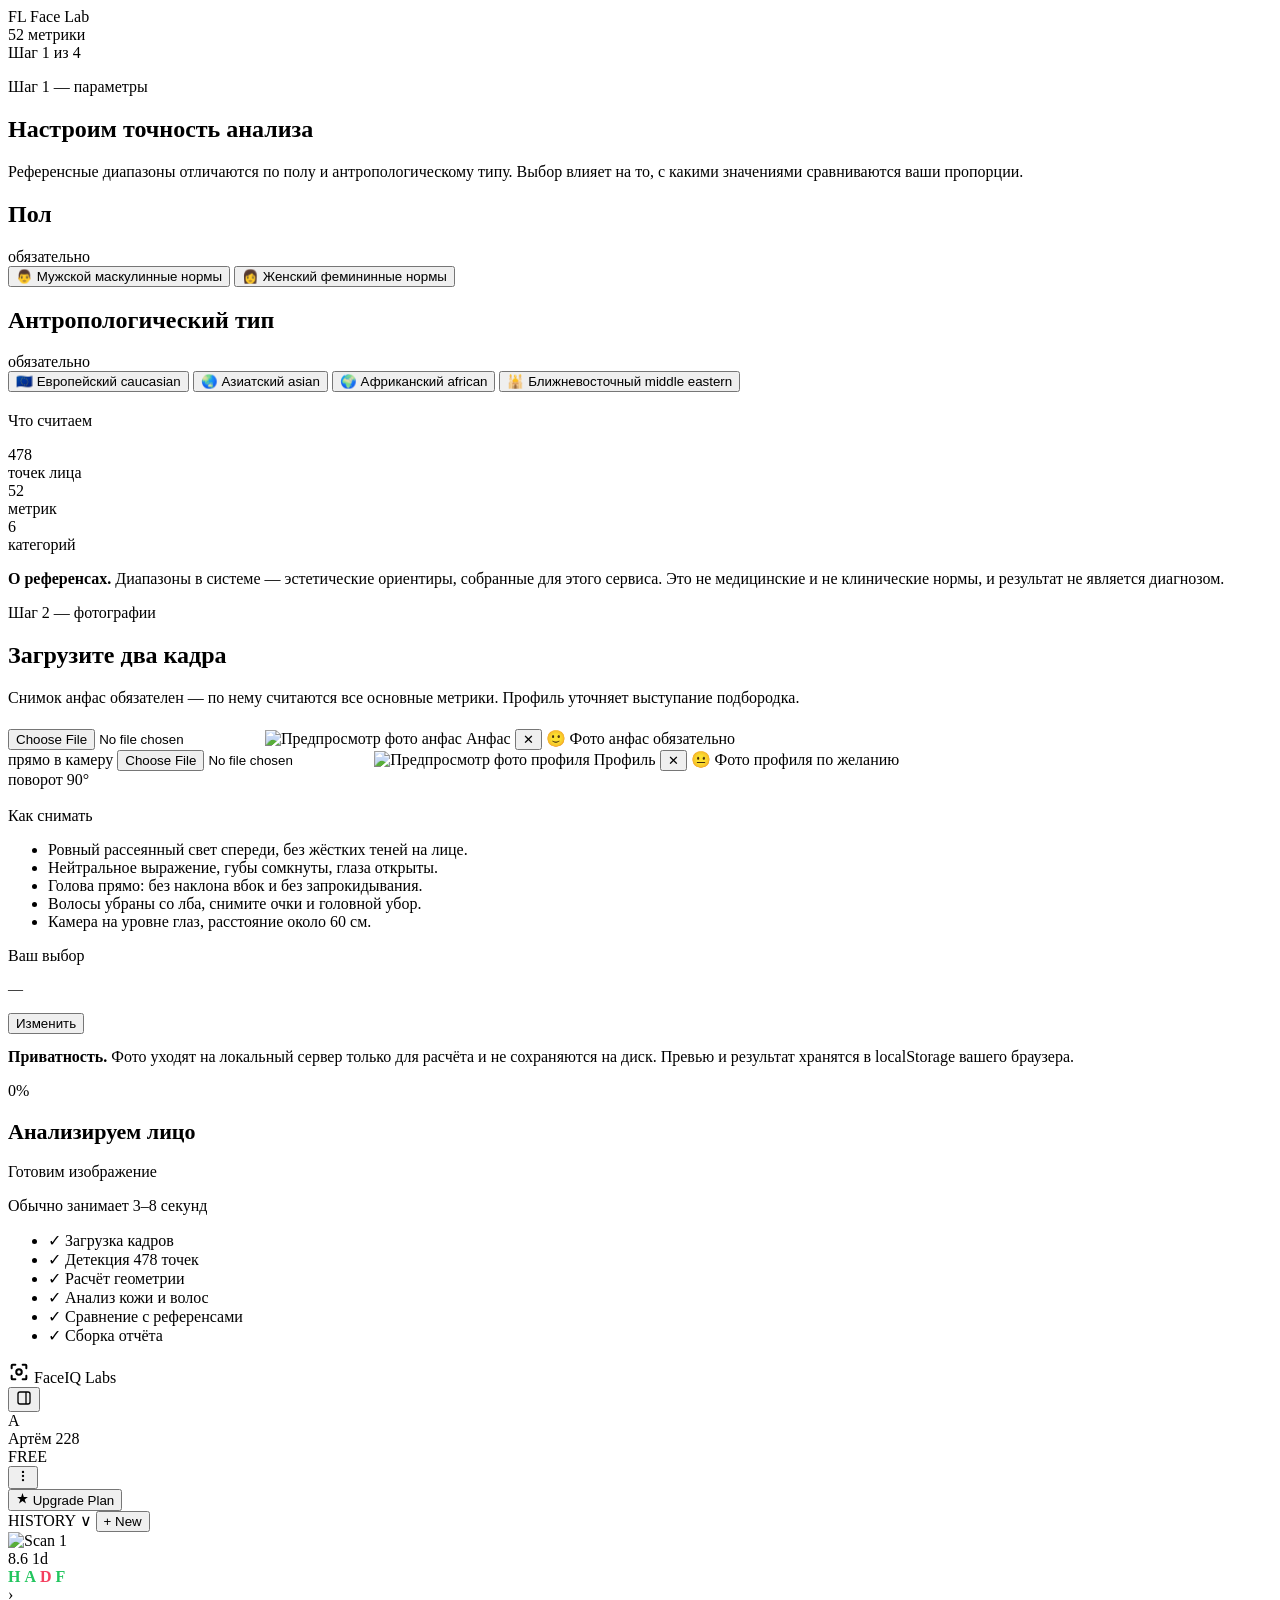
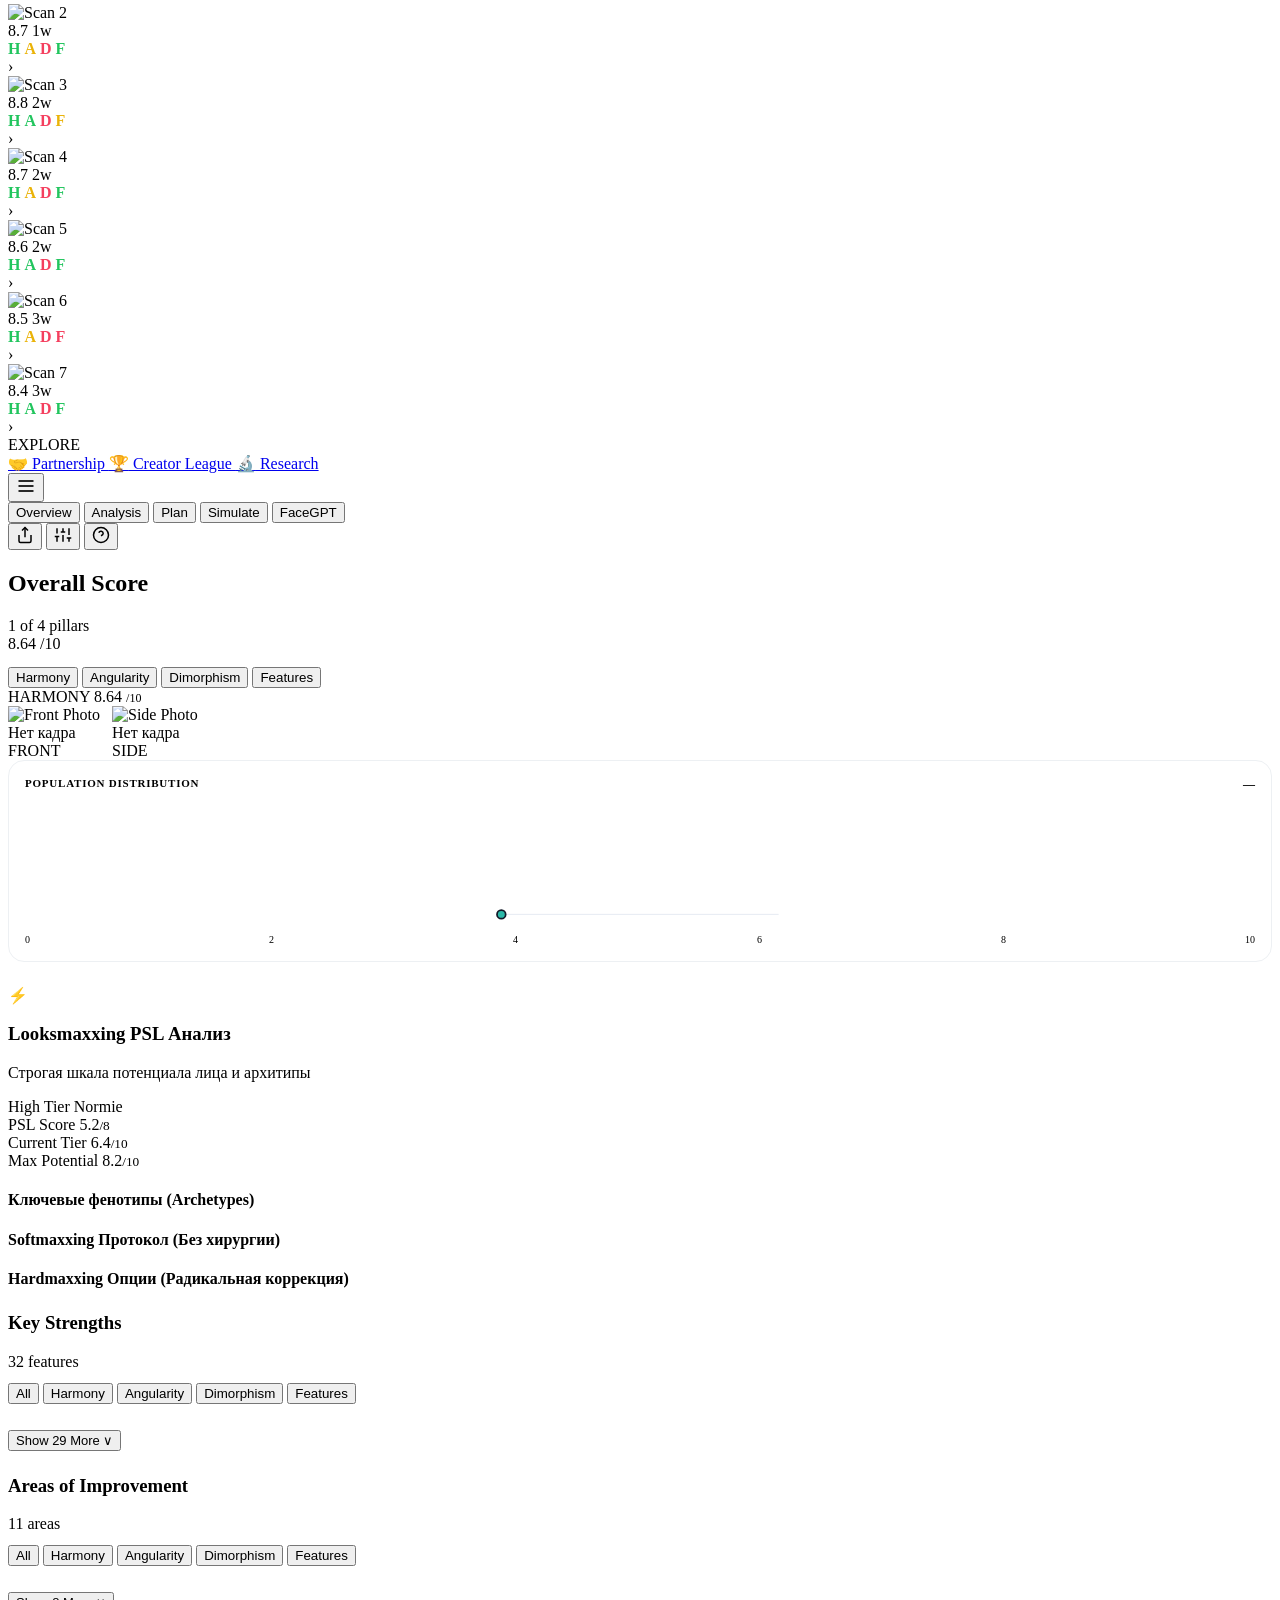
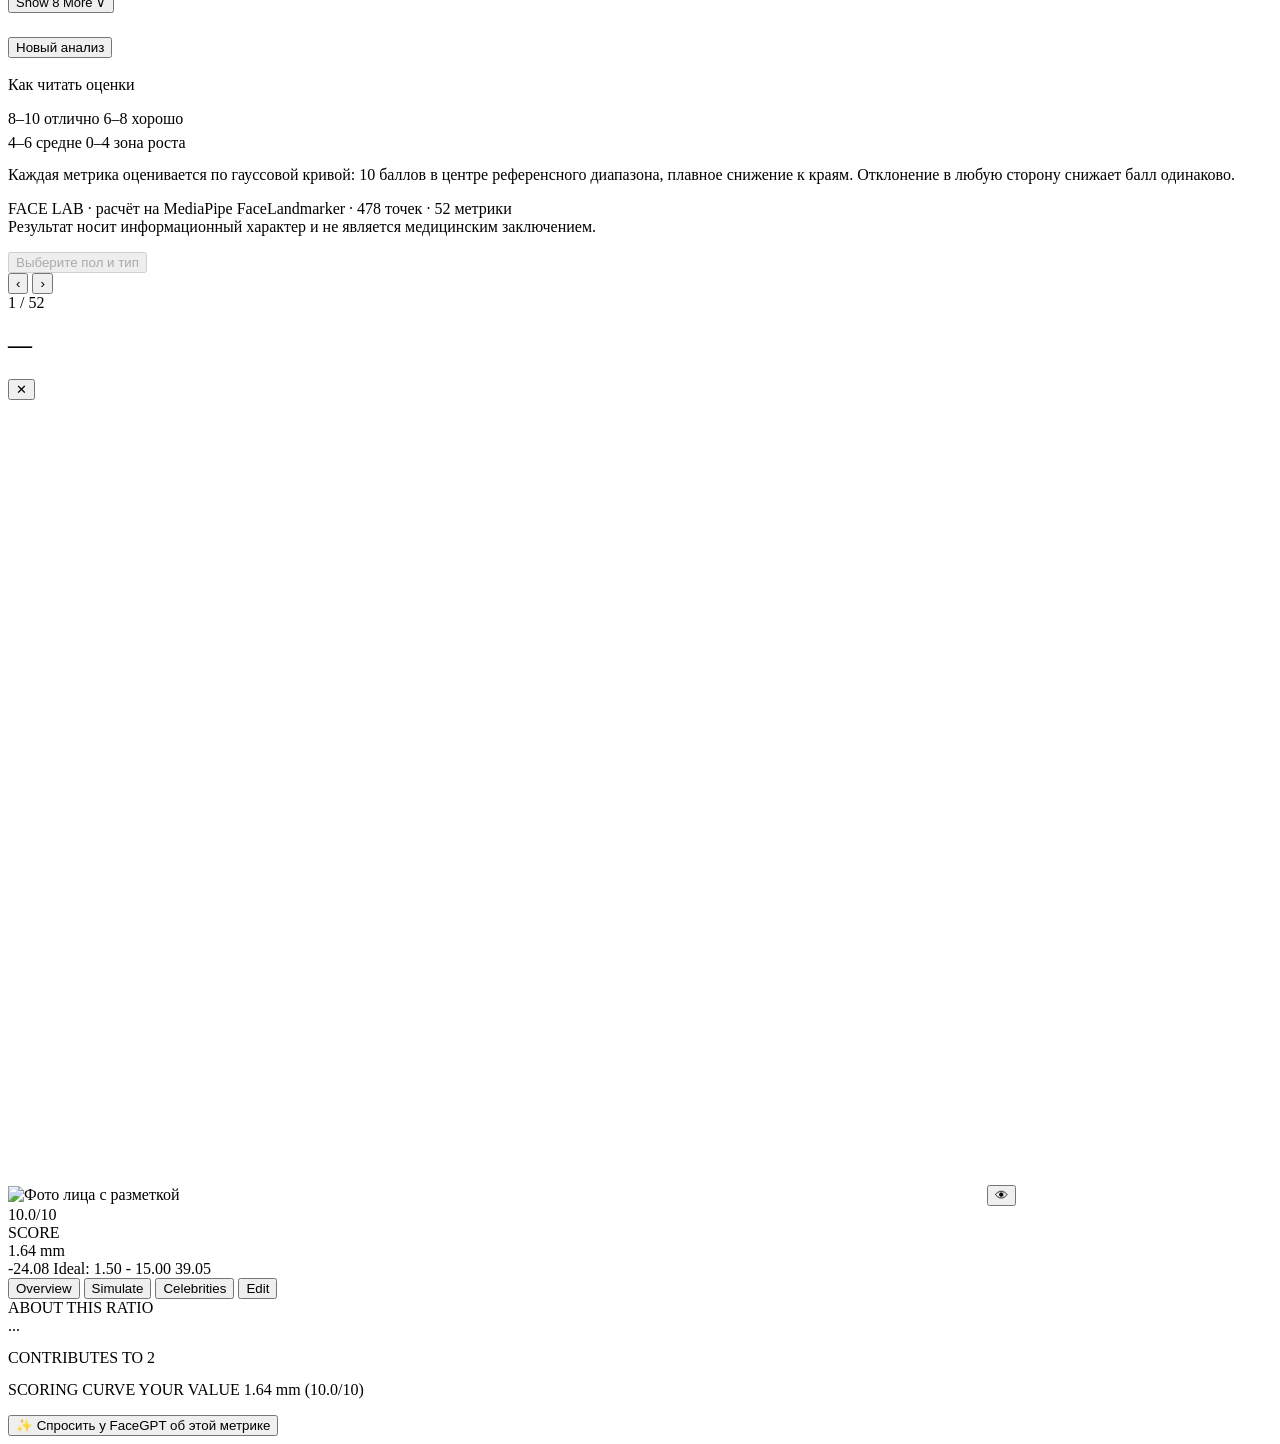
==== commit f8122894: "Fix image analysis errors and introduce strict Looksmaxxing PSL scoring and protocols" ====
--- a/static/index.html
+++ b/static/index.html
@@ -554,6 +554,50 @@
           </div>
         </div>
 
+        <!-- Looksmaxxing PSL Card -->
+        <div class="looksmax-card" id="looksmaxCard" style="margin-top:24px;">
+          <div class="looksmax-card__head">
+            <div class="looksmax-card__title-row">
+              <span class="looksmax-card__icon">⚡</span>
+              <div>
+                <h3 class="looksmax-card__title">Looksmaxxing PSL Анализ</h3>
+                <p class="looksmax-card__sub">Строгая шкала потенциала лица и архитипы</p>
+              </div>
+            </div>
+            <div class="looksmax-card__tier-badge" id="looksmaxTierBadge">High Tier Normie</div>
+          </div>
+
+          <div class="looksmax-card__score-grid">
+            <div class="looksmax-score-box">
+              <span class="looksmax-score-label">PSL Score</span>
+              <span class="looksmax-score-val" id="looksmaxPslScore">5.2<small>/8</small></span>
+            </div>
+            <div class="looksmax-score-box">
+              <span class="looksmax-score-label">Current Tier</span>
+              <span class="looksmax-score-val" id="looksmaxCurrentScore">6.4<small>/10</small></span>
+            </div>
+            <div class="looksmax-score-box looksmax-score-box--potential">
+              <span class="looksmax-score-label">Max Potential</span>
+              <span class="looksmax-score-val" id="looksmaxPotentialScore">8.2<small>/10</small></span>
+            </div>
+          </div>
+
+          <h4 class="looksmax-section-title">Ключевые фенотипы (Archetypes)</h4>
+          <div class="looksmax-archetypes-grid" id="looksmaxArchetypesGrid">
+            <!-- Archetype items inserted by script.js -->
+          </div>
+
+          <h4 class="looksmax-section-title" style="margin-top:18px;">Softmaxxing Протокол (Без хирургии)</h4>
+          <div class="looksmax-protocol-list" id="looksmaxSoftmaxList">
+            <!-- Softmaxxing tips inserted by script.js -->
+          </div>
+
+          <h4 class="looksmax-section-title" style="margin-top:18px;">Hardmaxxing Опции (Радикальная коррекция)</h4>
+          <div class="looksmax-hardmax-list" id="looksmaxHardmaxList">
+            <!-- Hardmaxxing points inserted by script.js -->
+          </div>
+        </div>
+
         <!-- Key Strengths Card (Matching FaceIQ Labs Reference Photo) -->
         <div class="feature-box" id="keyStrengthsCard" style="margin-top:24px;">
           <div class="feature-box__head">
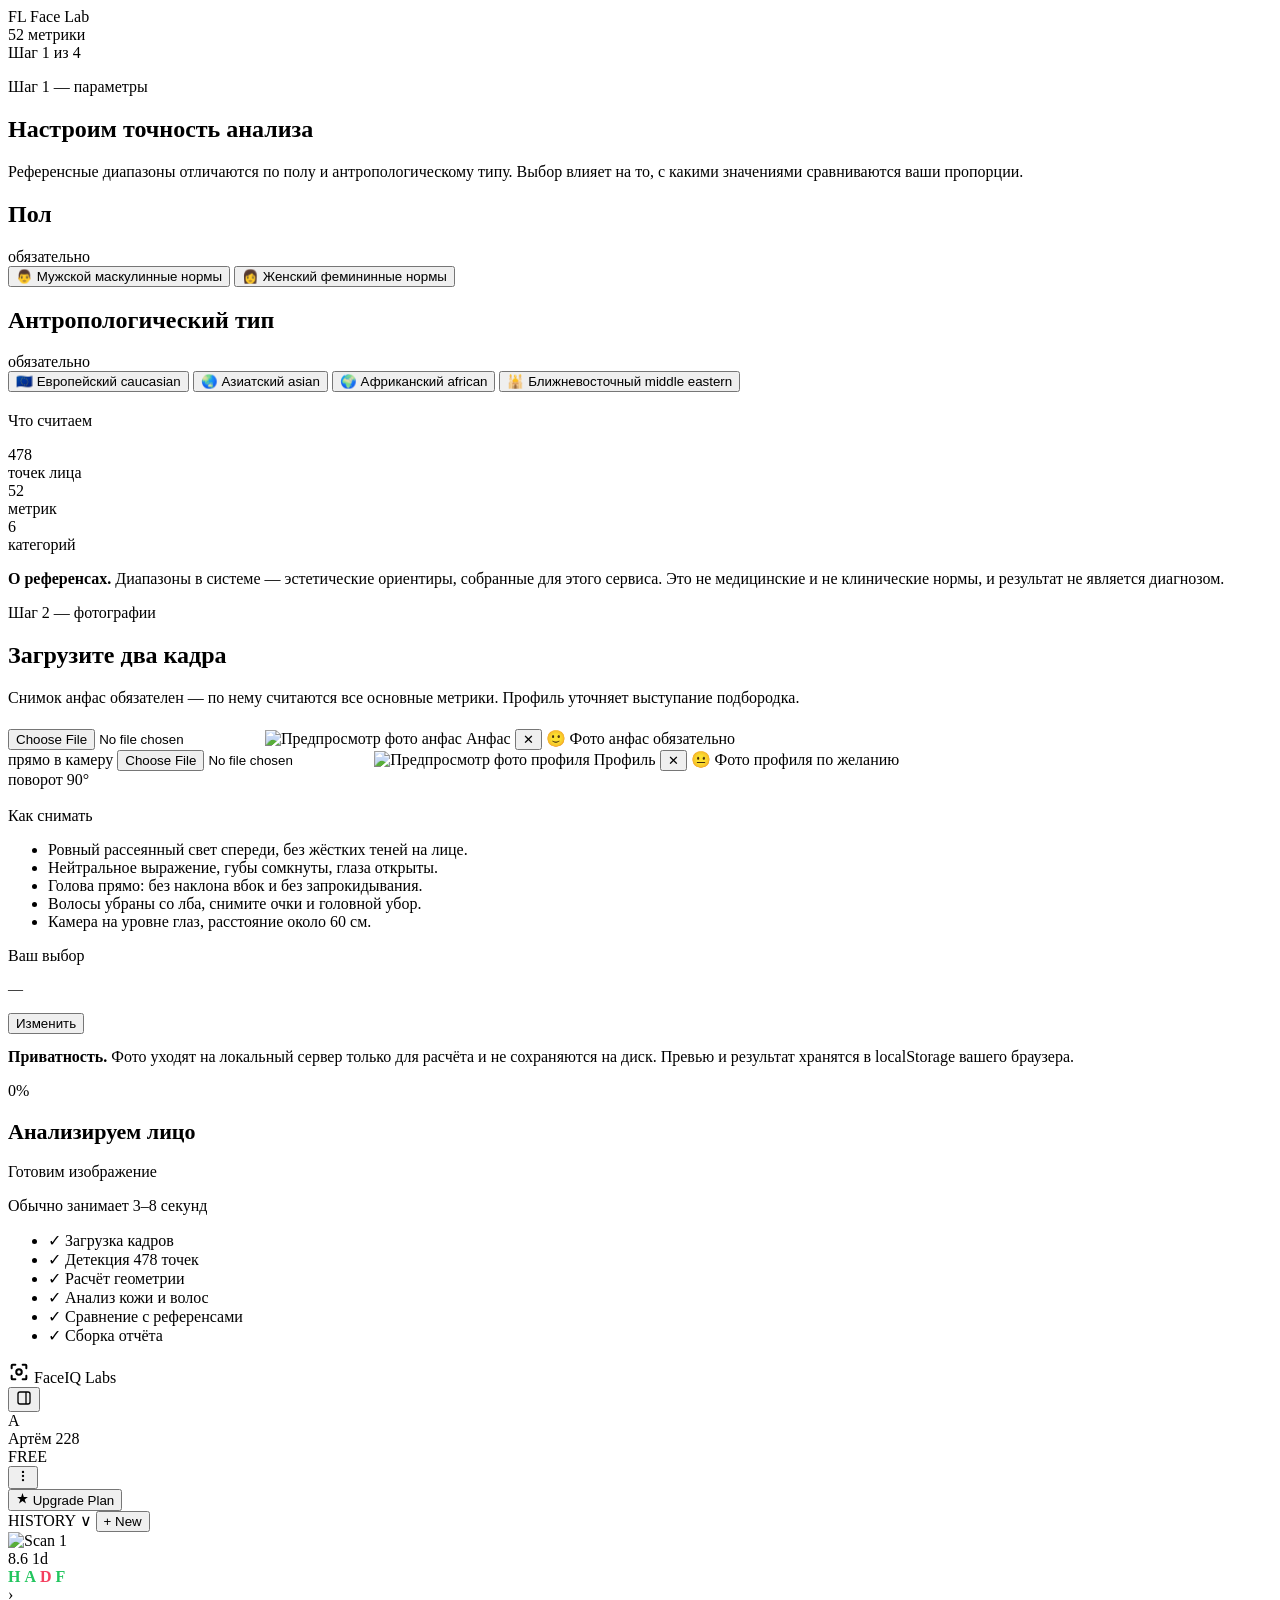
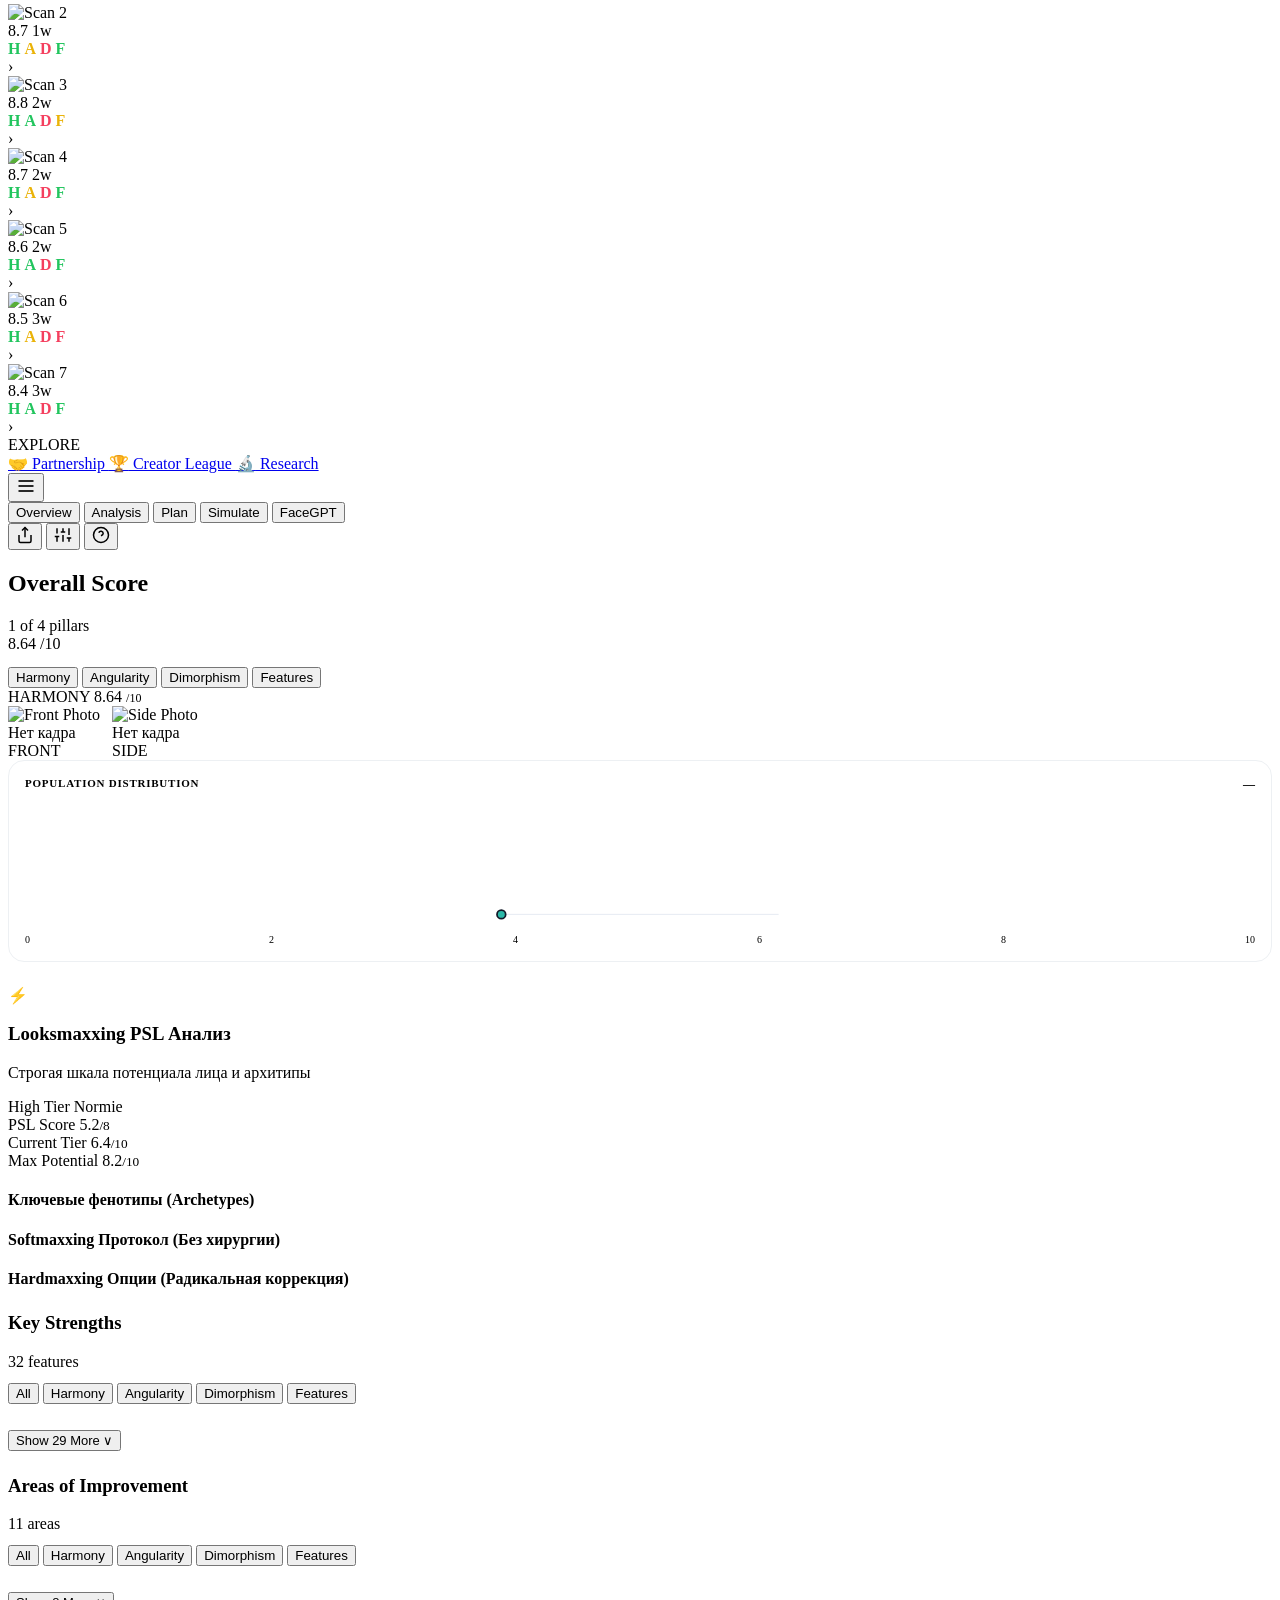
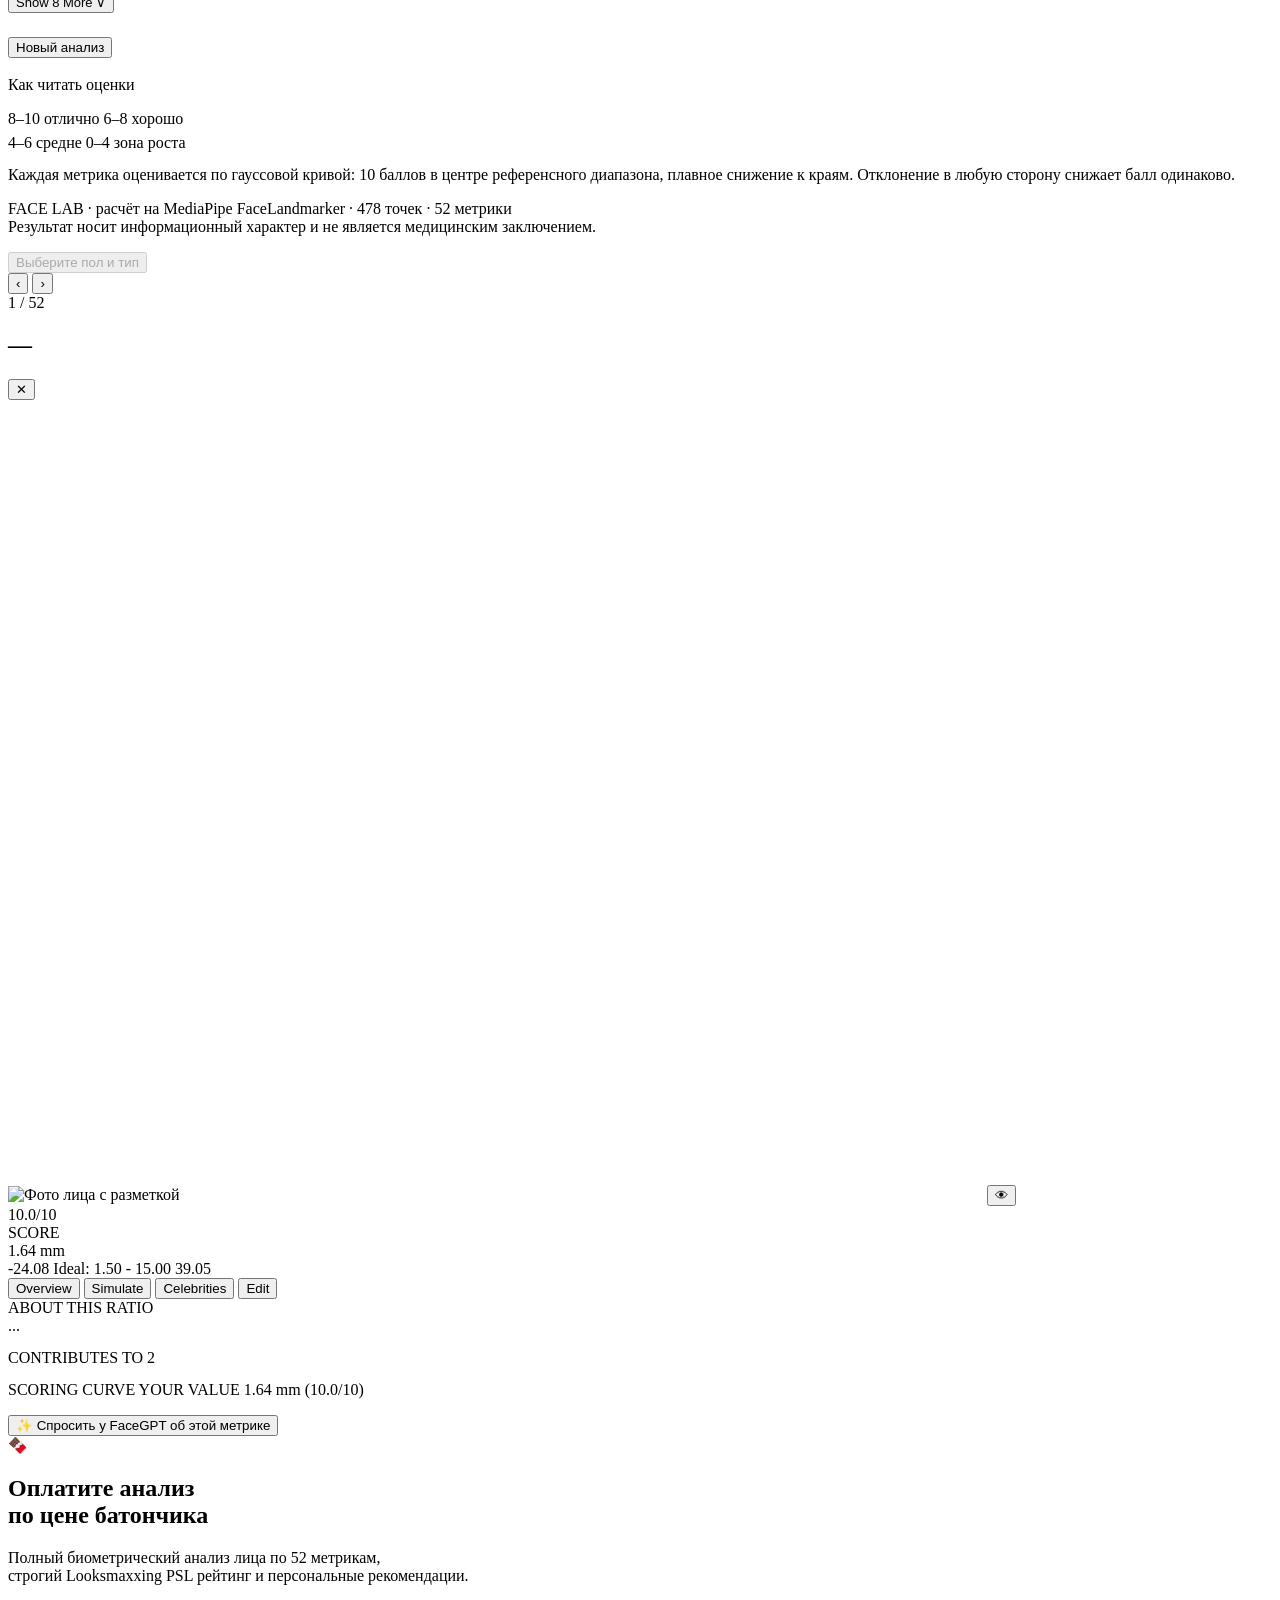
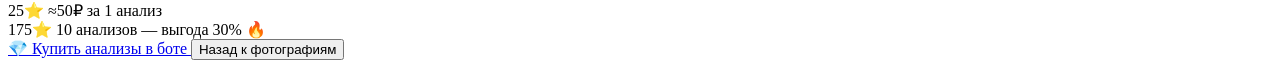
==== commit a960caa3: "Replace subscriptions with analysis packs (50 RUB/analysis), add paywall overlay for unpaid users" ====
--- a/static/index.html
+++ b/static/index.html
@@ -1016,6 +1016,32 @@
 
   <div class="toast" id="toast" role="status" aria-live="polite"></div>
 
+  <!-- Paywall Overlay -->
+  <div class="paywall-overlay" id="paywallOverlay">
+    <div class="paywall-card">
+      <div class="paywall-emoji">🍫</div>
+      <h2 class="paywall-title">Оплатите анализ<br>по цене батончика</h2>
+      <p class="paywall-sub">Полный биометрический анализ лица по 52 метрикам,<br>строгий Looksmaxxing PSL рейтинг и персональные рекомендации.</p>
+
+      <div class="paywall-price-row">
+        <div class="paywall-price-item">
+          <span class="paywall-price-amount">25⭐</span>
+          <span class="paywall-price-label">≈50₽ за 1 анализ</span>
+        </div>
+        <div class="paywall-price-divider"></div>
+        <div class="paywall-price-item paywall-price-item--best">
+          <span class="paywall-price-amount">175⭐</span>
+          <span class="paywall-price-label">10 анализов — выгода 30% 🔥</span>
+        </div>
+      </div>
+
+      <a class="paywall-cta" href="https://t.me/FaceLabs_bot" target="_blank">
+        💎 Купить анализы в боте
+      </a>
+      <button class="paywall-close" id="paywallCloseBtn" type="button">Назад к фотографиям</button>
+    </div>
+  </div>
+
   <script src="/script.js"></script>
 </body>
 </html>
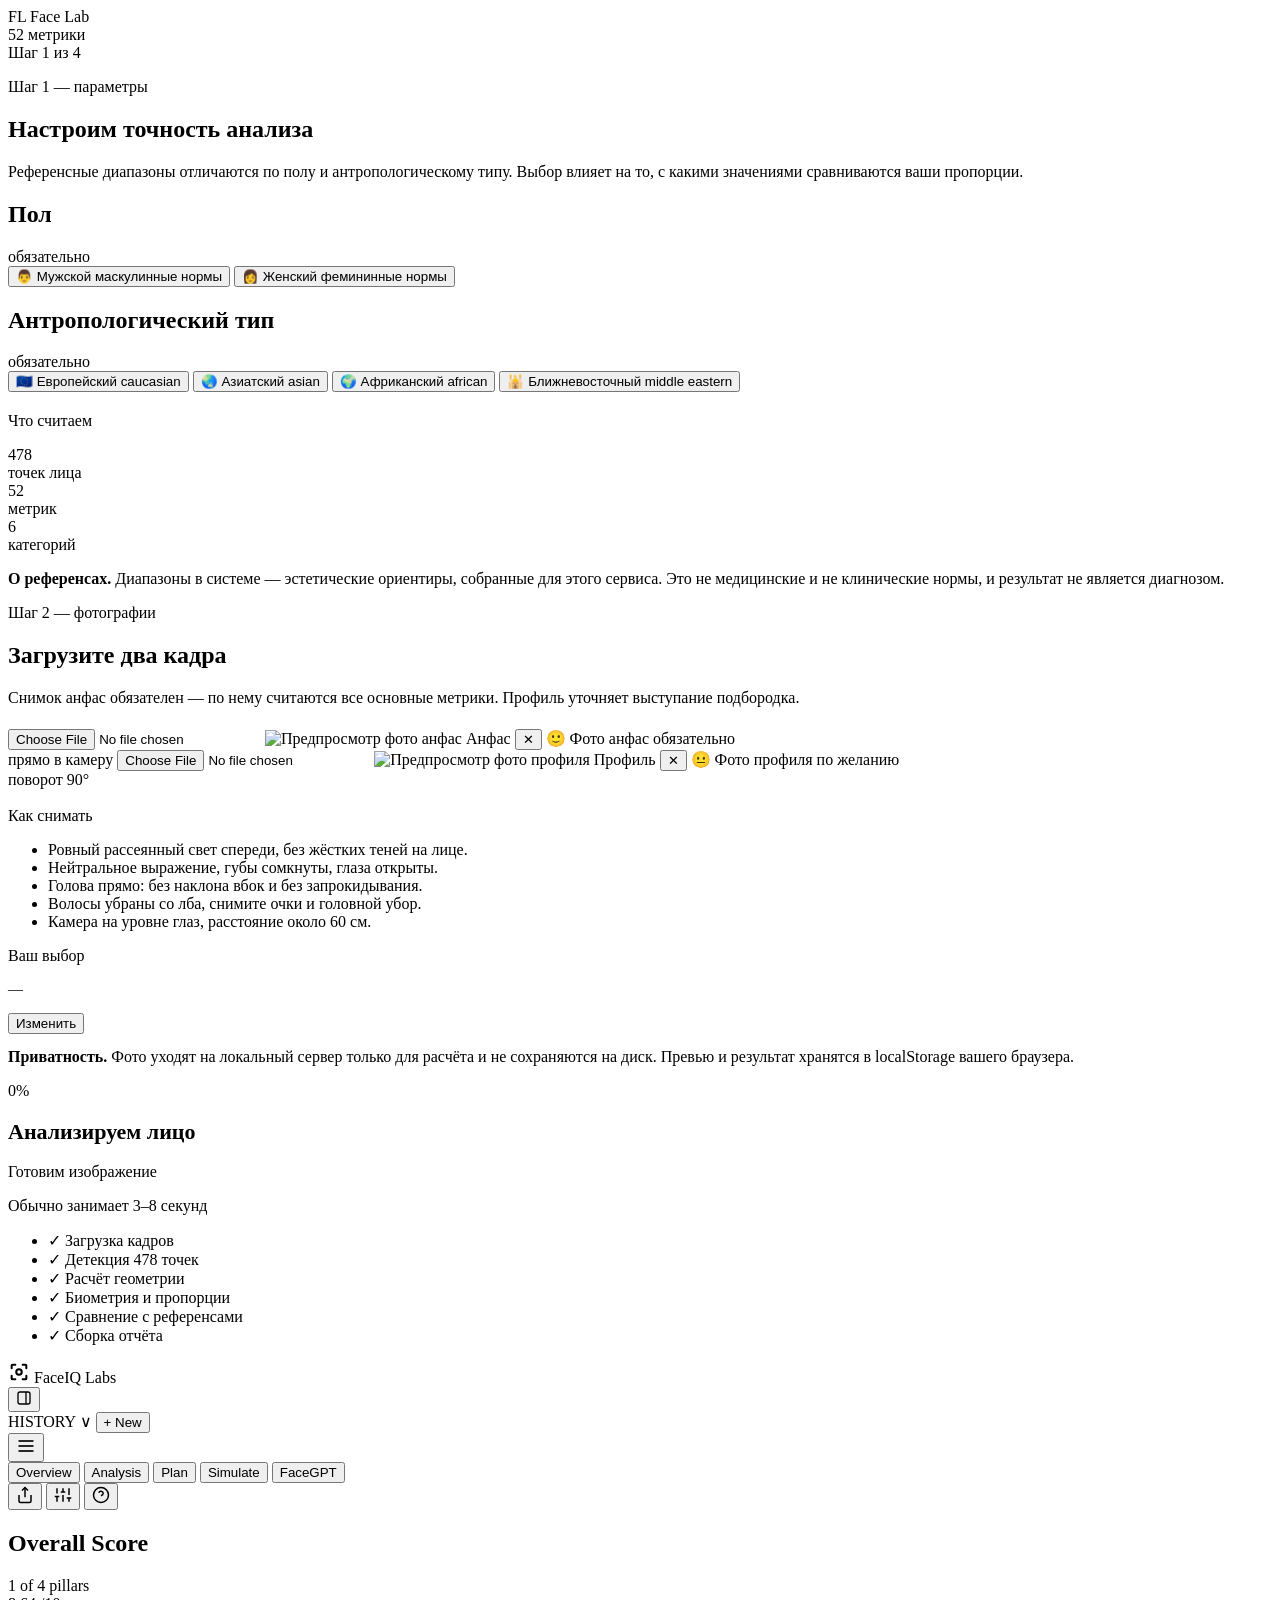
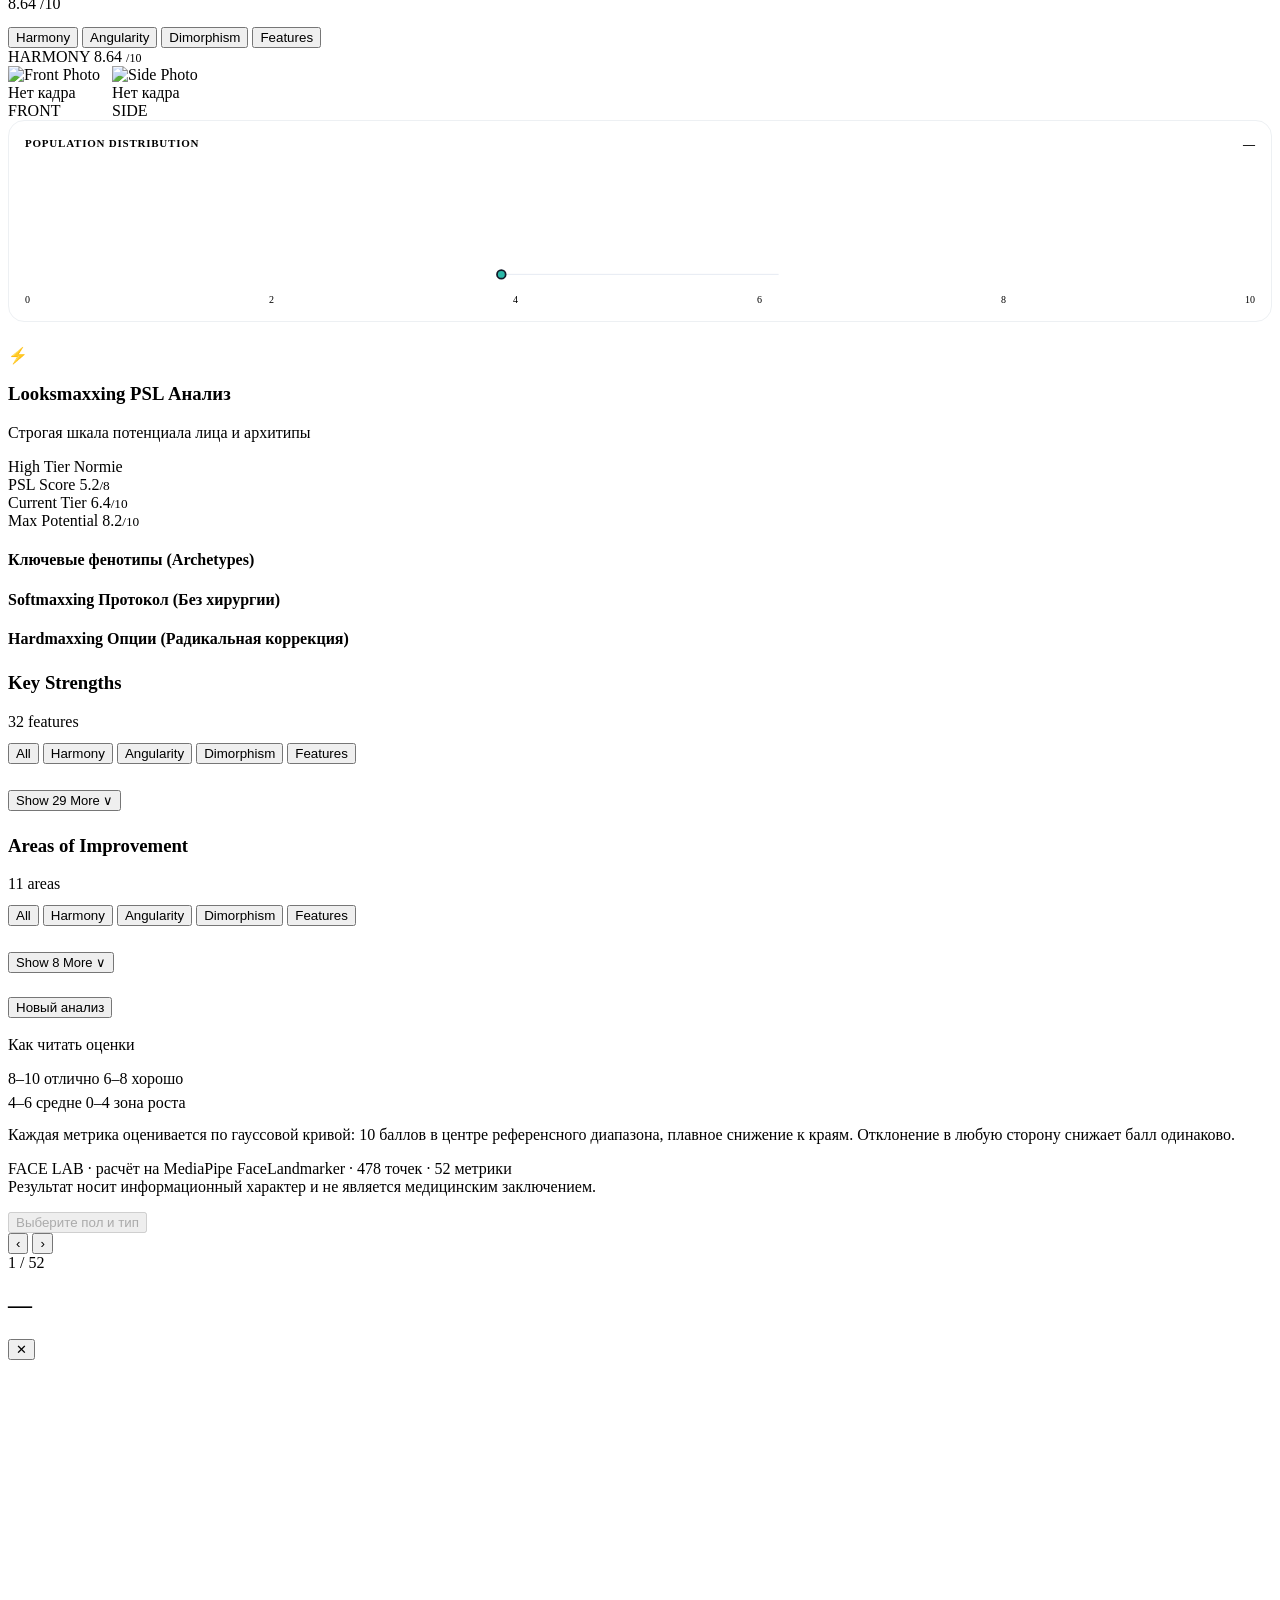
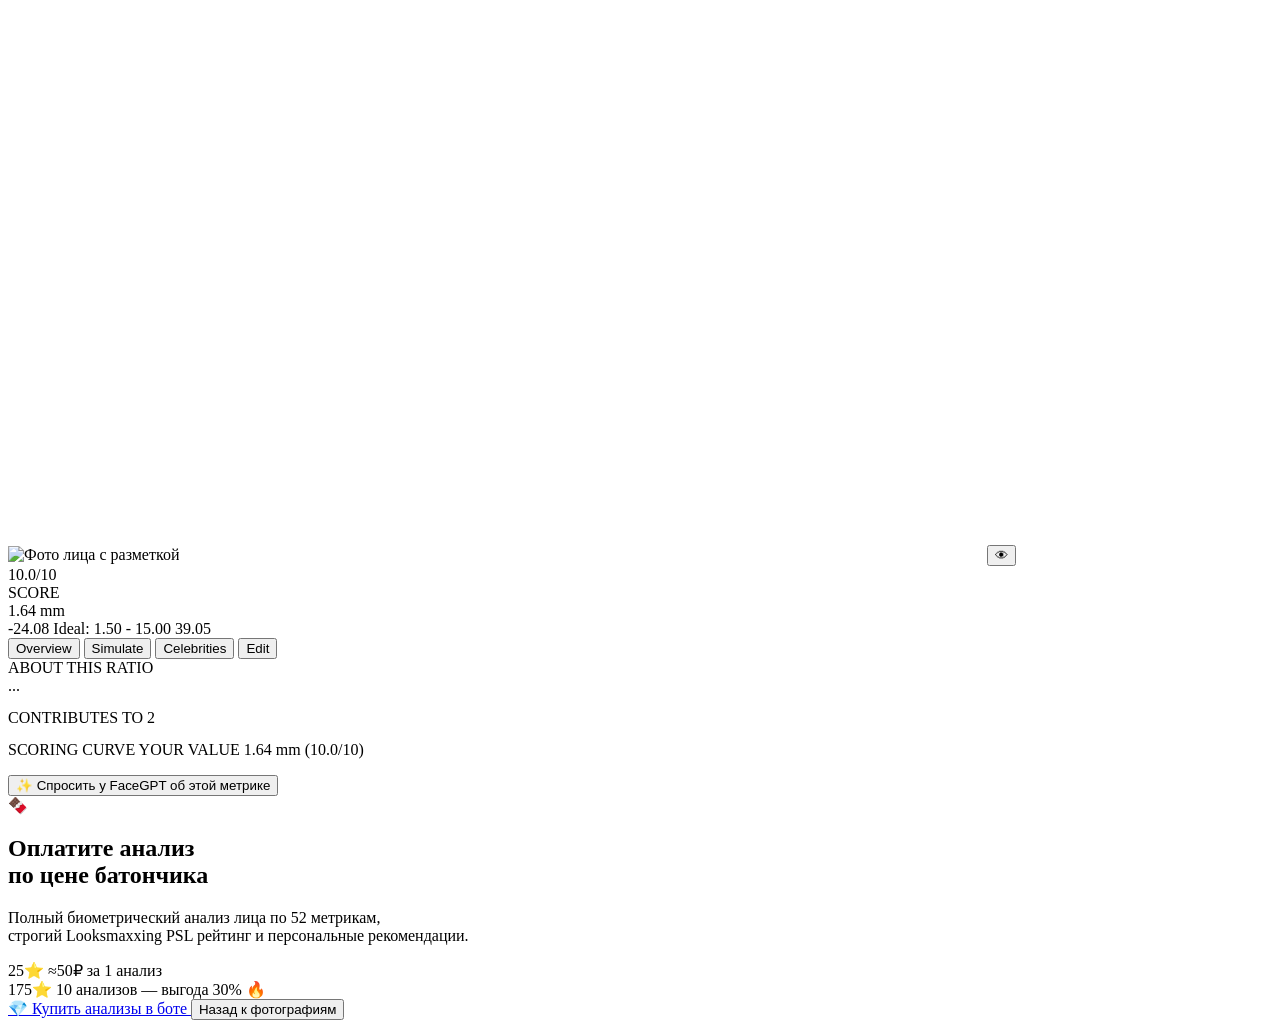
==== commit 343014b2: "Update zero-analysis paywall screen with dark statue aesthetic, fix metrics and remove skin/hair" ====
--- a/static/index.html
+++ b/static/index.html
@@ -12,51 +12,105 @@
 <body>
 
   <!-- =====================================================================
-       GATE — paywall screen (shown when no access)
+       GATE — zero-analysis paywall screen (matching reference mockup)
        ===================================================================== -->
-  <main class="shell" id="gateScreen" style="display: none;">
-    <header class="brand">
-      <div class="brand__logo">
-        <span class="brand__mark">FL</span>
-        <span>Face Lab</span>
-      </div>
-    </header>
-
-    <div style="text-align: center; padding: 40px 0 20px;">
-      <div style="font-size: 56px; margin-bottom: 16px;">🔬</div>
-      <h1 class="display">Анализ лица</h1>
-      <p class="lede">52 метрики • 478 точек • 6 категорий</p>
+  <main class="gate-wrapper" id="gateScreen" style="display: none;">
+    <div class="gate-glow-bg"></div>
+
+    <div class="gate-container">
+      <!-- Top header with logo only (no about/gallery/contacts) -->
+      <header class="gate-header">
+        <div class="gate-brand">
+          <div class="gate-logo-icon">
+            <span></span><span></span><span></span>
+          </div>
+          <span class="gate-brand-name">FACE LAB</span>
+        </div>
+        <div class="gate-badge-tag">38 МЕТРИК · AI</div>
+      </header>
+
+      <!-- Main 2-column Hero Content -->
+      <div class="gate-content">
+        <div class="gate-left">
+          <div class="gate-eyebrow">OUR VERSION</div>
+          <h1 class="gate-title">DESIGN</h1>
+          
+          <p class="gate-desc">
+            Профессиональный биометрический анализ лица по 38 анатомическим пропорциям и 478 точкам MediaPipe. Оценка симметрии, углов челюсти, золотого сечения и полового диморфизма.
+          </p>
+
+          <!-- Tariff preview pills -->
+          <div class="gate-tariffs">
+            <div class="gate-tariff-pill is-popular">
+              <span class="gate-tariff-name">1 анализ</span>
+              <span class="gate-tariff-price">50 ⭐</span>
+            </div>
+            <div class="gate-tariff-pill">
+              <span class="gate-tariff-name">3 дня</span>
+              <span class="gate-tariff-price">100 ⭐</span>
+            </div>
+            <div class="gate-tariff-pill">
+              <span class="gate-tariff-name">Неделя</span>
+              <span class="gate-tariff-price">300 ⭐</span>
+            </div>
+            <div class="gate-tariff-pill">
+              <span class="gate-tariff-name">Месяц</span>
+              <span class="gate-tariff-price">500 ⭐</span>
+            </div>
+          </div>
+
+          <!-- Features list -->
+          <div class="gate-features-grid">
+            <div class="gate-feature-item">
+              <span class="gate-feature-dot"></span>
+              <span>Симметрия & пропорции</span>
+            </div>
+            <div class="gate-feature-item">
+              <span class="gate-feature-dot"></span>
+              <span>Углы и контур челюсти</span>
+            </div>
+            <div class="gate-feature-item">
+              <span class="gate-feature-dot"></span>
+              <span>Половой диморфизм</span>
+            </div>
+            <div class="gate-feature-item">
+              <span class="gate-feature-dot"></span>
+              <span>Сравнение со стандартами</span>
+            </div>
+          </div>
+
+          <!-- Action Button: Circular arrow + "Купить анализы" (matching See More button) -->
+          <div class="gate-action-area">
+            <button type="button" class="gate-see-more-btn" id="gatePayBtn">
+              <span class="gate-circle-arrow">
+                <svg viewBox="0 0 24 24" width="18" height="18" fill="none" stroke="currentColor" stroke-width="2.5">
+                  <line x1="5" y1="12" x2="19" y2="12"></line>
+                  <polyline points="12 5 19 12 12 19"></polyline>
+                </svg>
+              </span>
+              <span class="gate-btn-text">Купить анализы</span>
+            </button>
+          </div>
+
+          <!-- Bottom pagination / metrics indicator: 01 === 03 -->
+          <div class="gate-footer-indicator">
+            <span class="gate-page-num">01</span>
+            <div class="gate-progress-line">
+              <div class="gate-progress-active"></div>
+            </div>
+            <span class="gate-page-num">03</span>
+            <span class="gate-stat-sub">478 точек • 4 категории</span>
+          </div>
+        </div>
+
+        <!-- Right Visual with Red Circle & Statue Art -->
+        <div class="gate-right">
+          <div class="gate-visual-wrapper">
+            <img class="gate-statue-img" src="/gate-statue.png" alt="Face Lab Aesthetics" />
+          </div>
+        </div>
+      </div>
     </div>
-
-    <div class="card" style="margin-top: 8px;">
-      <p class="card__label">Что вы узнаете</p>
-      <ul style="list-style: none; padding: 0; margin-top: 12px;">
-        <li style="padding: 8px 0; border-bottom: 1px solid var(--line);">✨ Симметрия лица</li>
-        <li style="padding: 8px 0; border-bottom: 1px solid var(--line);">📐 Пропорции и гармония</li>
-        <li style="padding: 8px 0; border-bottom: 1px solid var(--line);">🦴 Углы и определённость челюсти</li>
-        <li style="padding: 8px 0; border-bottom: 1px solid var(--line);">👤 Диморфизм и черты пола</li>
-        <li style="padding: 8px 0; border-bottom: 1px solid var(--line);">🎯 Кожа, глаза, губы, нос</li>
-        <li style="padding: 8px 0;">📊 Сравнение с референсами</li>
-      </ul>
-    </div>
-
-    <div class="card" style="margin-top: 16px;">
-      <p class="card__label">Тарифы</p>
-      <div style="margin-top: 12px;">
-        <div class="kv"><span class="kv__k">1 анализ</span><span class="kv__v">50 ⭐</span></div>
-        <div class="kv"><span class="kv__k">3 дня</span><span class="kv__v">100 ⭐</span></div>
-        <div class="kv"><span class="kv__k">Неделя</span><span class="kv__v">300 ⭐</span></div>
-        <div class="kv"><span class="kv__k">Месяц</span><span class="kv__v">500 ⭐</span></div>
-      </div>
-    </div>
-
-    <button type="button" class="btn btn--primary btn--full" id="gatePayBtn"
-            style="margin-top: 20px;">
-      💎 Оплатить в Telegram
-    </button>
-    <p class="note" style="text-align: center; margin-top: 12px;">
-      Вернитесь в бот и нажмите «Купить анализ» или «Подписка»
-    </p>
   </main>
 
   <!-- =====================================================================
@@ -255,7 +309,7 @@
           <li data-check="upload"><span class="dot">✓</span> Загрузка кадров</li>
           <li data-check="landmarks"><span class="dot">✓</span> Детекция 478 точек</li>
           <li data-check="geometry"><span class="dot">✓</span> Расчёт геометрии</li>
-          <li data-check="pixels"><span class="dot">✓</span> Анализ кожи и волос</li>
+          <li data-check="pixels"><span class="dot">✓</span> Биометрия и пропорции</li>
           <li data-check="scoring"><span class="dot">✓</span> Сравнение с референсами</li>
           <li data-check="report"><span class="dot">✓</span> Сборка отчёта</li>
         </ul>
@@ -286,158 +340,13 @@
             </button>
           </div>
 
-          <!-- User Card -->
-          <div class="fiq-user-card">
-            <div class="fiq-user-card__top">
-              <div class="fiq-user-card__avatar">A</div>
-              <div class="fiq-user-card__info">
-                <div class="fiq-user-card__name" id="fiqUserName">Артём 228</div>
-                <span class="fiq-user-card__badge" id="fiqUserBadge">FREE</span>
-              </div>
-              <button type="button" class="fiq-user-card__more-btn" aria-label="Опции">
-                <svg width="14" height="14" viewBox="0 0 24 24" fill="currentColor"><circle cx="12" cy="5" r="2"/><circle cx="12" cy="12" r="2"/><circle cx="12" cy="19" r="2"/></svg>
-              </button>
-            </div>
-            <button type="button" class="fiq-upgrade-btn" id="fiqUpgradeBtn">
-              <svg width="13" height="13" viewBox="0 0 24 24" fill="currentColor"><path d="M12 2l2.4 7.2h7.6l-6 4.8 2.4 7.2-6.4-4.8-6.4 4.8 2.4-7.2-6-4.8h7.6z"/></svg>
-              Upgrade Plan
-            </button>
-          </div>
-
-          <!-- History Section (7 items matching reference screenshot 100%) -->
+          <!-- History Section -->
           <div class="fiq-section">
             <div class="fiq-section__head">
               <span class="fiq-section__title">HISTORY <span class="fiq-chevron">∨</span></span>
               <button type="button" class="fiq-new-btn" id="fiqNewScanBtn">+ New</button>
             </div>
-            <div class="fiq-history-list" id="fiqHistoryList">
-              <div class="fiq-history-item is-active">
-                <img class="fiq-history-thumb" id="fiqHistThumb1" alt="Scan 1" />
-                <div class="fiq-history-info">
-                  <div class="fiq-history-row">
-                    <span class="fiq-history-score" id="fiqHistScore1">8.6</span>
-                    <span class="fiq-history-date">1d</span>
-                  </div>
-                  <div class="fiq-history-cats">
-                    <span style="color:#22c55e;font-weight:700;">H</span>
-                    <span style="color:#22c55e;font-weight:700;">A</span>
-                    <span style="color:#f43f5e;font-weight:700;">D</span>
-                    <span style="color:#22c55e;font-weight:700;">F</span>
-                  </div>
-                </div>
-                <span class="fiq-history-chevron">›</span>
-              </div>
-              <div class="fiq-history-item">
-                <img class="fiq-history-thumb" id="fiqHistThumb2" alt="Scan 2" />
-                <div class="fiq-history-info">
-                  <div class="fiq-history-row">
-                    <span class="fiq-history-score">8.7</span>
-                    <span class="fiq-history-date">1w</span>
-                  </div>
-                  <div class="fiq-history-cats">
-                    <span style="color:#22c55e;font-weight:700;">H</span>
-                    <span style="color:#eab308;font-weight:700;">A</span>
-                    <span style="color:#f43f5e;font-weight:700;">D</span>
-                    <span style="color:#22c55e;font-weight:700;">F</span>
-                  </div>
-                </div>
-                <span class="fiq-history-chevron">›</span>
-              </div>
-              <div class="fiq-history-item">
-                <img class="fiq-history-thumb" id="fiqHistThumb3" alt="Scan 3" />
-                <div class="fiq-history-info">
-                  <div class="fiq-history-row">
-                    <span class="fiq-history-score">8.8</span>
-                    <span class="fiq-history-date">2w</span>
-                  </div>
-                  <div class="fiq-history-cats">
-                    <span style="color:#22c55e;font-weight:700;">H</span>
-                    <span style="color:#22c55e;font-weight:700;">A</span>
-                    <span style="color:#f43f5e;font-weight:700;">D</span>
-                    <span style="color:#eab308;font-weight:700;">F</span>
-                  </div>
-                </div>
-                <span class="fiq-history-chevron">›</span>
-              </div>
-              <div class="fiq-history-item">
-                <img class="fiq-history-thumb" id="fiqHistThumb4" alt="Scan 4" />
-                <div class="fiq-history-info">
-                  <div class="fiq-history-row">
-                    <span class="fiq-history-score">8.7</span>
-                    <span class="fiq-history-date">2w</span>
-                  </div>
-                  <div class="fiq-history-cats">
-                    <span style="color:#22c55e;font-weight:700;">H</span>
-                    <span style="color:#eab308;font-weight:700;">A</span>
-                    <span style="color:#f43f5e;font-weight:700;">D</span>
-                    <span style="color:#22c55e;font-weight:700;">F</span>
-                  </div>
-                </div>
-                <span class="fiq-history-chevron">›</span>
-              </div>
-              <div class="fiq-history-item">
-                <img class="fiq-history-thumb" id="fiqHistThumb5" alt="Scan 5" />
-                <div class="fiq-history-info">
-                  <div class="fiq-history-row">
-                    <span class="fiq-history-score">8.6</span>
-                    <span class="fiq-history-date">2w</span>
-                  </div>
-                  <div class="fiq-history-cats">
-                    <span style="color:#22c55e;font-weight:700;">H</span>
-                    <span style="color:#22c55e;font-weight:700;">A</span>
-                    <span style="color:#f43f5e;font-weight:700;">D</span>
-                    <span style="color:#22c55e;font-weight:700;">F</span>
-                  </div>
-                </div>
-                <span class="fiq-history-chevron">›</span>
-              </div>
-              <div class="fiq-history-item">
-                <img class="fiq-history-thumb" id="fiqHistThumb6" alt="Scan 6" />
-                <div class="fiq-history-info">
-                  <div class="fiq-history-row">
-                    <span class="fiq-history-score">8.5</span>
-                    <span class="fiq-history-date">3w</span>
-                  </div>
-                  <div class="fiq-history-cats">
-                    <span style="color:#22c55e;font-weight:700;">H</span>
-                    <span style="color:#eab308;font-weight:700;">A</span>
-                    <span style="color:#f43f5e;font-weight:700;">D</span>
-                    <span style="color:#f43f5e;font-weight:700;">F</span>
-                  </div>
-                </div>
-                <span class="fiq-history-chevron">›</span>
-              </div>
-              <div class="fiq-history-item">
-                <img class="fiq-history-thumb" id="fiqHistThumb7" alt="Scan 7" />
-                <div class="fiq-history-info">
-                  <div class="fiq-history-row">
-                    <span class="fiq-history-score">8.4</span>
-                    <span class="fiq-history-date">3w</span>
-                  </div>
-                  <div class="fiq-history-cats">
-                    <span style="color:#22c55e;font-weight:700;">H</span>
-                    <span style="color:#22c55e;font-weight:700;">A</span>
-                    <span style="color:#f43f5e;font-weight:700;">D</span>
-                    <span style="color:#22c55e;font-weight:700;">F</span>
-                  </div>
-                </div>
-                <span class="fiq-history-chevron">›</span>
-              </div>
-            </div>
-          </div>
-
-          <!-- Explore Section -->
-          <div class="fiq-section fiq-section--explore">
-            <div class="fiq-section__title">EXPLORE</div>
-            <a href="#" class="fiq-nav-item" id="fiqNavPartner">
-              <span class="fiq-nav-icon">🤝</span> Partnership
-            </a>
-            <a href="#" class="fiq-nav-item" id="fiqNavCreator">
-              <span class="fiq-nav-icon">🏆</span> Creator League
-            </a>
-            <a href="#" class="fiq-nav-item" id="fiqNavResearch">
-              <span class="fiq-nav-icon">🔬</span> Research
-            </a>
+            <div class="fiq-history-list" id="fiqHistoryList"></div>
           </div>
         </aside>
 
@@ -701,7 +610,7 @@
             </div>
             <div style="display:flex;align-items:center;justify-content:space-between;margin-bottom:18px;">
               <h3 style="font-size:17px;font-weight:750;margin:0;" id="analysisPanelTitle">Your Front Ratios</h3>
-              <span class="feature-box__badge" id="analysisPanelBadge" style="font-size:11px;padding:4px 10px;">52 ratios</span>
+              <span class="feature-box__badge" id="analysisPanelBadge" style="font-size:11px;padding:4px 10px;">38 ratios</span>
             </div>
             <div class="stack stack--sm" id="analysisGroups"></div>
           </div>
@@ -813,7 +722,7 @@
             <span class="facegpt-hero__dot"></span> Powered by Google Gemini 3.6 Flash
           </div>
           <h2 class="facegpt-hero__title">FaceGPT · AI Эстетист</h2>
-          <p class="facegpt-hero__sub">Персональные рекомендации по стилю, стрижке, уходу за кожей и гармонии на основе ваших 52 метрик</p>
+          <p class="facegpt-hero__sub">Персональные рекомендации по гармонии, угловатости и пропорциям на основе ваших 38 метрик</p>
         </div>
 
         <div class="card" style="margin-top: 14px;">
@@ -821,9 +730,8 @@
           <div class="row row--wrap" style="margin-top: 10px;" id="gptChips">
             <button type="button" class="chip" data-q="strong">✨ Что у меня сильнее всего?</button>
             <button type="button" class="chip" data-q="weak">🎯 Над чем работать в первую очередь?</button>
-            <button type="button" class="chip" data-q="haircut">💇 Какая стрижка подойдет под мое лицо?</button>
+            <button type="button" class="chip" data-q="harmony">⚖️ Как улучшить общую гармонию?</button>
             <button type="button" class="chip" data-q="jaw">📐 Как подчеркнуть линию челюсти?</button>
-            <button type="button" class="chip" data-q="skin">🧴 Индивидуальный уход за кожей</button>
             <button type="button" class="chip" data-q="symmetry">👁 Оцени симметрию и пропорции глаз</button>
           </div>
         </div>
@@ -835,7 +743,7 @@
               <div class="facegpt-msg__avatar">✨</div>
               <div class="facegpt-msg__content prose" id="gptAnswer">
                 Привет! Я <strong>FaceGPT</strong> на базе <strong>Google Gemini 3.6 Flash</strong>. 
-                Я изучил все ваши рассчитанные пропорции лица и готов ответить на любые вопросы по причёскам, уходу за кожей, осанке и визуальной гармонии.
+                Я изучил все ваши рассчитанные пропорции лица и готов ответить на любые вопросы по симметрии, осанке, линии челюсти и визуальной гармонии.
                 <br/><br/>
                 Выберите вопрос из кнопок выше или задайте свой в поле ниже!
               </div>
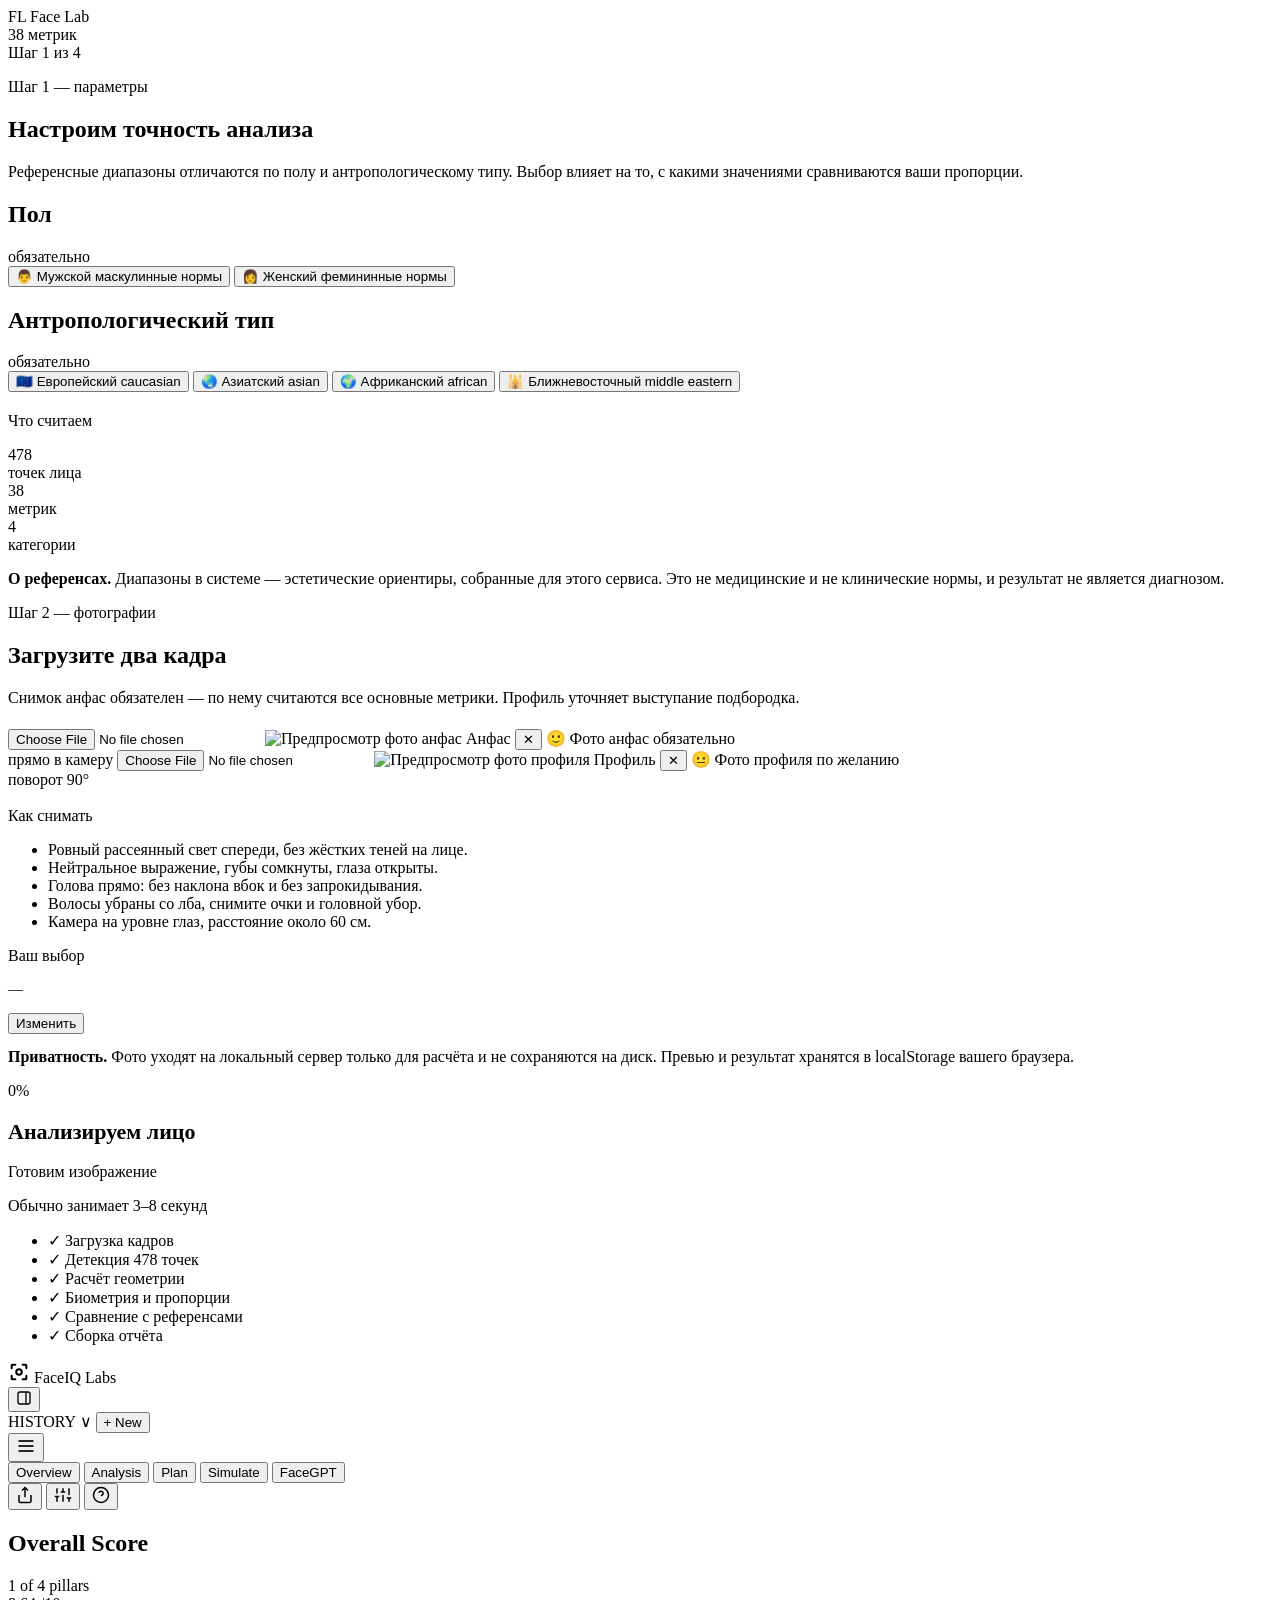
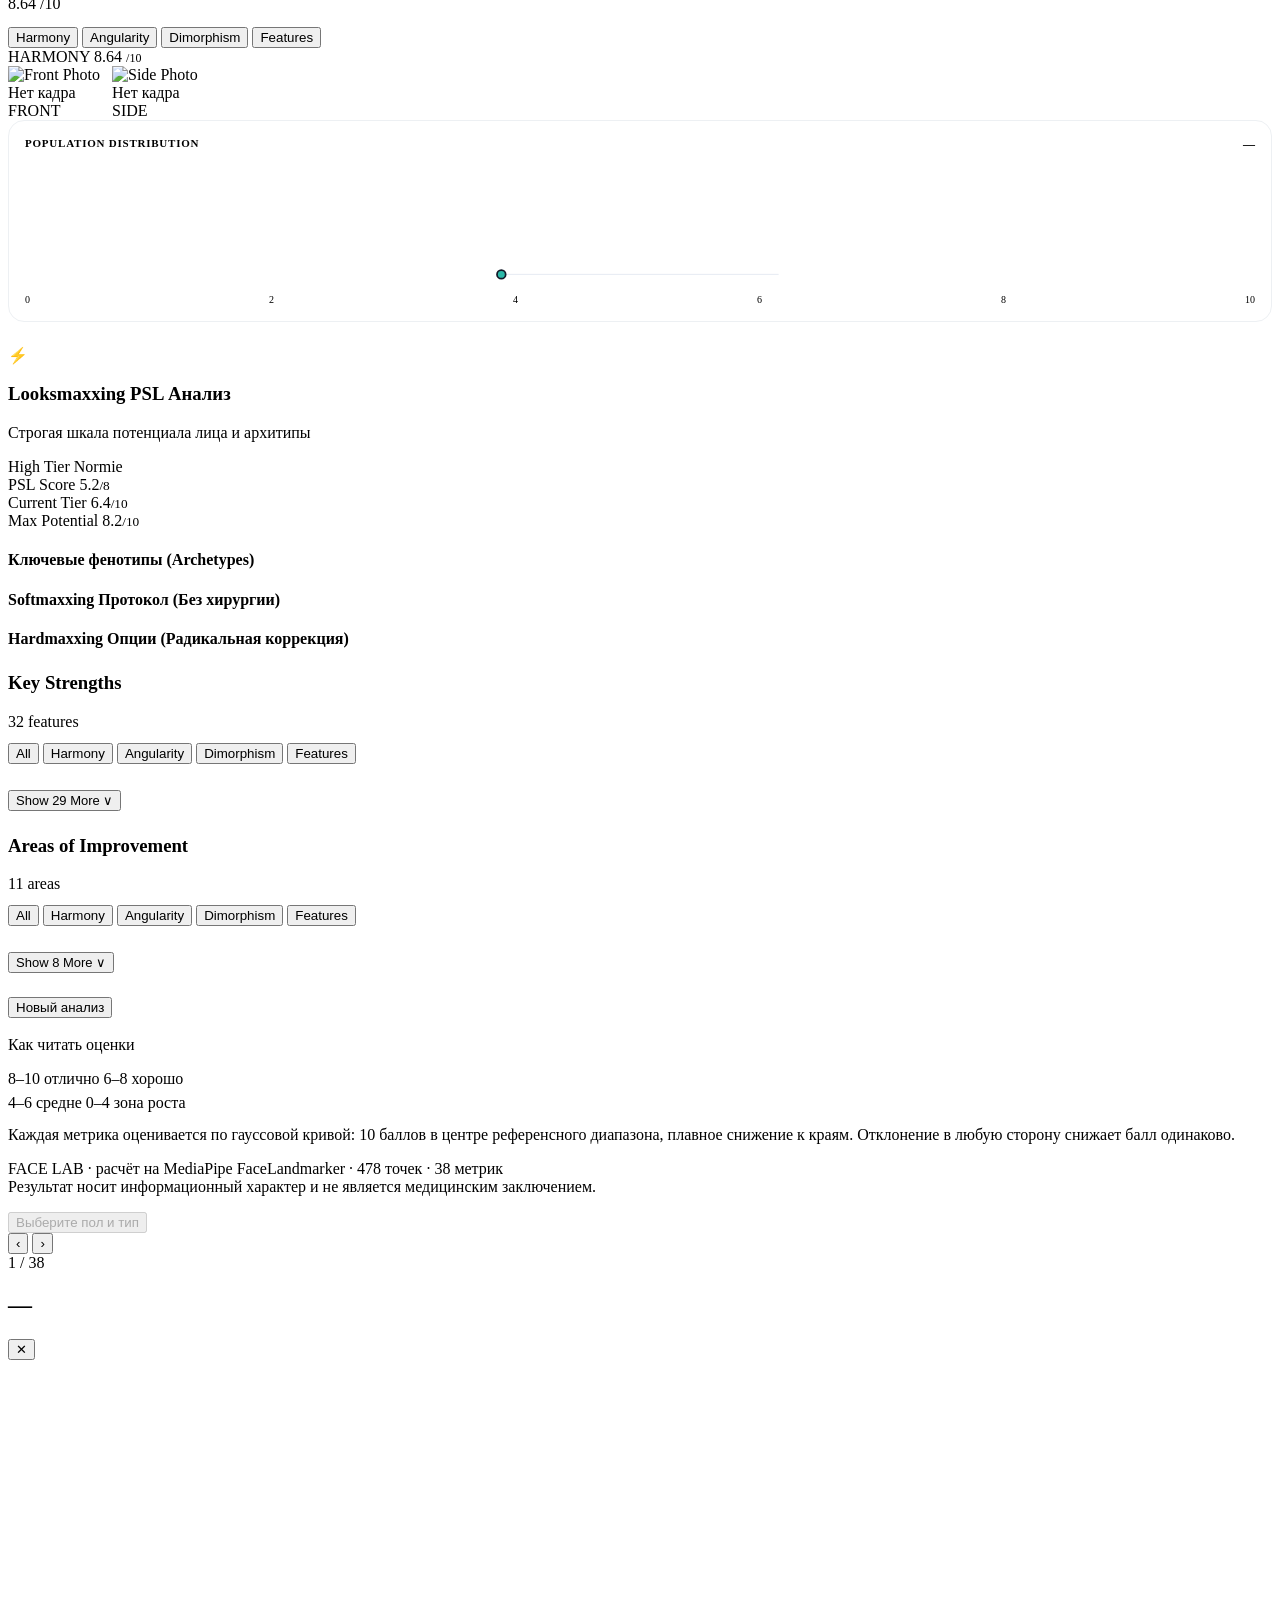
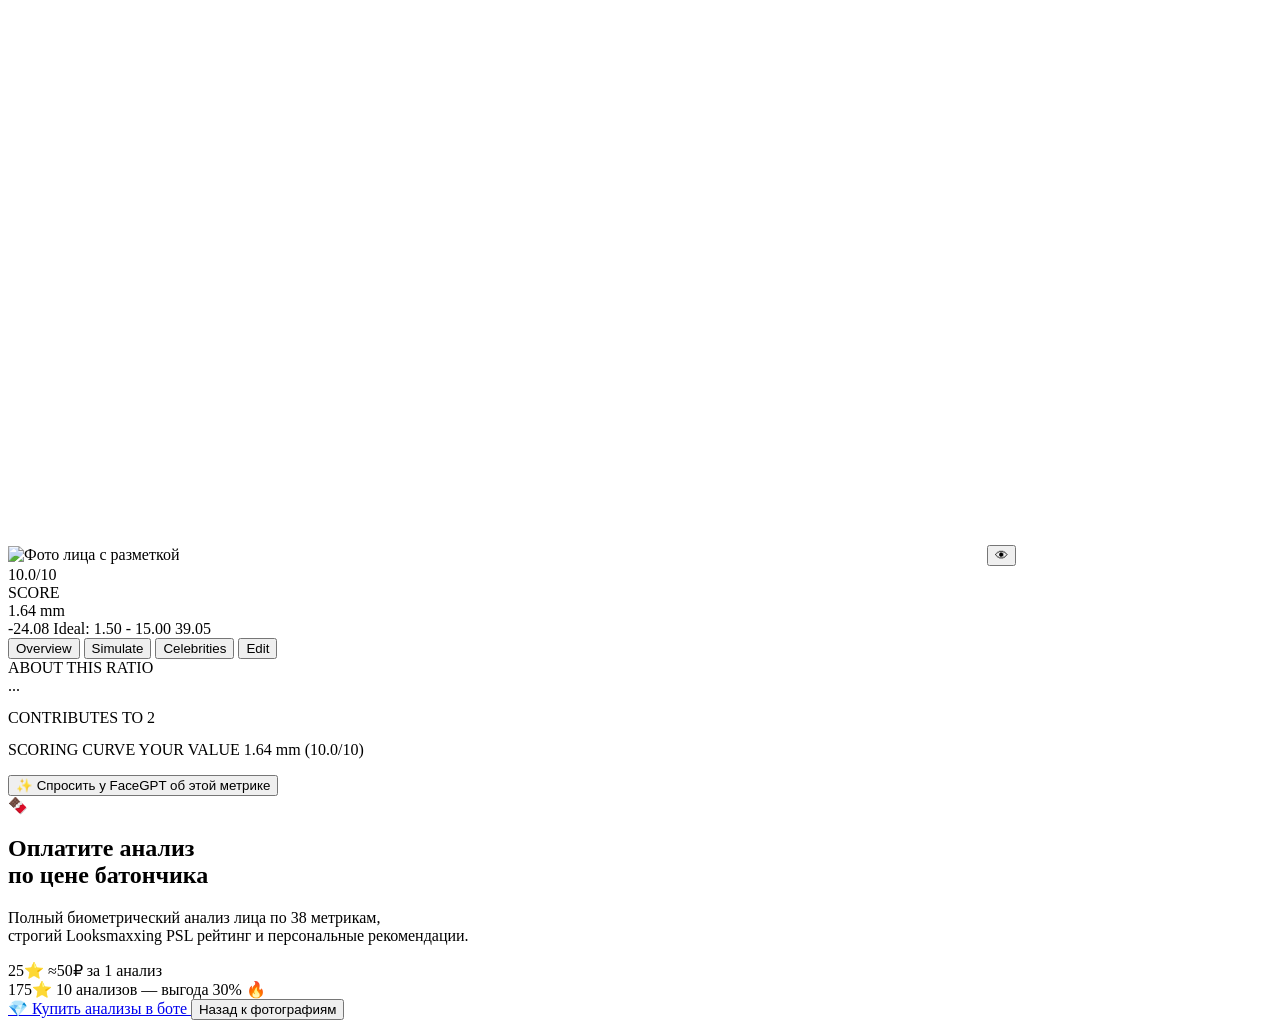
==== commit 8c653060: "Fix paywall bypass, secure admin grant, remove hardcoded bot token" ====
--- a/static/index.html
+++ b/static/index.html
@@ -4,7 +4,7 @@
   <meta charset="UTF-8" />
   <meta name="viewport" content="width=device-width, initial-scale=1, viewport-fit=cover" />
   <meta name="theme-color" content="#fbfbfb" />
-  <meta name="description" content="FACE LAB — анализ пропорций лица по 52 метрикам на основе 478 точек MediaPipe." />
+  <meta name="description" content="FACE LAB — анализ пропорций лица по 38 метрикам на основе 478 точек MediaPipe." />
   <title>FACE LAB — анализ лица</title>
   <script src="https://telegram.org/js/telegram-web-app.js"></script>
   <link rel="stylesheet" href="/style.css" />
@@ -12,105 +12,51 @@
 <body>
 
   <!-- =====================================================================
-       GATE — zero-analysis paywall screen (matching reference mockup)
+       GATE — paywall screen (shown when no access)
        ===================================================================== -->
-  <main class="gate-wrapper" id="gateScreen" style="display: none;">
-    <div class="gate-glow-bg"></div>
-
-    <div class="gate-container">
-      <!-- Top header with logo only (no about/gallery/contacts) -->
-      <header class="gate-header">
-        <div class="gate-brand">
-          <div class="gate-logo-icon">
-            <span></span><span></span><span></span>
-          </div>
-          <span class="gate-brand-name">FACE LAB</span>
-        </div>
-        <div class="gate-badge-tag">38 МЕТРИК · AI</div>
-      </header>
-
-      <!-- Main 2-column Hero Content -->
-      <div class="gate-content">
-        <div class="gate-left">
-          <div class="gate-eyebrow">OUR VERSION</div>
-          <h1 class="gate-title">DESIGN</h1>
-          
-          <p class="gate-desc">
-            Профессиональный биометрический анализ лица по 38 анатомическим пропорциям и 478 точкам MediaPipe. Оценка симметрии, углов челюсти, золотого сечения и полового диморфизма.
-          </p>
-
-          <!-- Tariff preview pills -->
-          <div class="gate-tariffs">
-            <div class="gate-tariff-pill is-popular">
-              <span class="gate-tariff-name">1 анализ</span>
-              <span class="gate-tariff-price">50 ⭐</span>
-            </div>
-            <div class="gate-tariff-pill">
-              <span class="gate-tariff-name">3 дня</span>
-              <span class="gate-tariff-price">100 ⭐</span>
-            </div>
-            <div class="gate-tariff-pill">
-              <span class="gate-tariff-name">Неделя</span>
-              <span class="gate-tariff-price">300 ⭐</span>
-            </div>
-            <div class="gate-tariff-pill">
-              <span class="gate-tariff-name">Месяц</span>
-              <span class="gate-tariff-price">500 ⭐</span>
-            </div>
-          </div>
-
-          <!-- Features list -->
-          <div class="gate-features-grid">
-            <div class="gate-feature-item">
-              <span class="gate-feature-dot"></span>
-              <span>Симметрия & пропорции</span>
-            </div>
-            <div class="gate-feature-item">
-              <span class="gate-feature-dot"></span>
-              <span>Углы и контур челюсти</span>
-            </div>
-            <div class="gate-feature-item">
-              <span class="gate-feature-dot"></span>
-              <span>Половой диморфизм</span>
-            </div>
-            <div class="gate-feature-item">
-              <span class="gate-feature-dot"></span>
-              <span>Сравнение со стандартами</span>
-            </div>
-          </div>
-
-          <!-- Action Button: Circular arrow + "Купить анализы" (matching See More button) -->
-          <div class="gate-action-area">
-            <button type="button" class="gate-see-more-btn" id="gatePayBtn">
-              <span class="gate-circle-arrow">
-                <svg viewBox="0 0 24 24" width="18" height="18" fill="none" stroke="currentColor" stroke-width="2.5">
-                  <line x1="5" y1="12" x2="19" y2="12"></line>
-                  <polyline points="12 5 19 12 12 19"></polyline>
-                </svg>
-              </span>
-              <span class="gate-btn-text">Купить анализы</span>
-            </button>
-          </div>
-
-          <!-- Bottom pagination / metrics indicator: 01 === 03 -->
-          <div class="gate-footer-indicator">
-            <span class="gate-page-num">01</span>
-            <div class="gate-progress-line">
-              <div class="gate-progress-active"></div>
-            </div>
-            <span class="gate-page-num">03</span>
-            <span class="gate-stat-sub">478 точек • 4 категории</span>
-          </div>
-        </div>
-
-        <!-- Right Visual with Red Circle & Statue Art -->
-        <div class="gate-right">
-          <div class="gate-visual-wrapper">
-            <img class="gate-statue-img" src="/gate-statue.png" alt="Face Lab Aesthetics" />
-          </div>
-        </div>
-      </div>
+  <main class="shell" id="gateScreen" style="display: none;">
+    <header class="brand">
+      <div class="brand__logo">
+        <span class="brand__mark">FL</span>
+        <span>Face Lab</span>
+      </div>
+    </header>
+
+    <div style="text-align: center; padding: 40px 0 20px;">
+      <div style="font-size: 56px; margin-bottom: 16px;">🔬</div>
+      <h1 class="display">Анализ лица</h1>
+      <p class="lede">38 метрик • 478 точек • 4 категории</p>
     </div>
+
+    <div class="card" style="margin-top: 8px;">
+      <p class="card__label">Что вы узнаете</p>
+      <ul style="list-style: none; padding: 0; margin-top: 12px;">
+        <li style="padding: 8px 0; border-bottom: 1px solid var(--line);">✨ Симметрия лица</li>
+        <li style="padding: 8px 0; border-bottom: 1px solid var(--line);">📐 Пропорции и гармония</li>
+        <li style="padding: 8px 0; border-bottom: 1px solid var(--line);">🦴 Углы и определённость челюсти</li>
+        <li style="padding: 8px 0; border-bottom: 1px solid var(--line);">👤 Диморфизм и черты пола</li>
+        <li style="padding: 8px 0; border-bottom: 1px solid var(--line);">🎯 Глаза, челюсть, губы, нос</li>
+        <li style="padding: 8px 0;">📊 Сравнение с референсами</li>
+      </ul>
+    </div>
+
+    <div class="card" style="margin-top: 16px;">
+      <p class="card__label">Тарифы</p>
+      <div style="margin-top: 12px;">
+        <div class="kv"><span class="kv__k">1 анализ</span><span class="kv__v">50 ⭐</span></div>
+        <div class="kv"><span class="kv__k">3 дня</span><span class="kv__v">100 ⭐</span></div>
+        <div class="kv"><span class="kv__k">Неделя</span><span class="kv__v">300 ⭐</span></div>
+        <div class="kv"><span class="kv__k">Месяц</span><span class="kv__v">500 ⭐</span></div>
+      </div>
+    </div>
+
+    <button type="button" class="btn btn--primary btn--full" id="gatePayBtn"
+            style="margin-top: 20px;">
+      💎 Оплатить в Telegram
+    </button>
+    <p class="note" style="text-align: center; margin-top: 12px;">
+      Вернитесь в бот и нажмите «Купить анализ» или «Подписка»
+    </p>
   </main>
 
   <!-- =====================================================================
@@ -123,7 +69,7 @@
         <span class="brand__mark">FL</span>
         <span>Face Lab</span>
       </div>
-      <span class="brand__tag" id="brandTag">52 метрики</span>
+      <span class="brand__tag" id="brandTag">38 метрик</span>
     </header>
 
     <!-- Progress segments -->
@@ -200,12 +146,12 @@
             <div class="cat-card__rating">точек лица</div>
           </div>
           <div>
-            <div class="cat-card__value">52</div>
+            <div class="cat-card__value">38</div>
             <div class="cat-card__rating">метрик</div>
           </div>
           <div>
-            <div class="cat-card__value">6</div>
-            <div class="cat-card__rating">категорий</div>
+            <div class="cat-card__value">4</div>
+            <div class="cat-card__rating">категории</div>
           </div>
         </div>
       </div>
@@ -230,7 +176,7 @@
 
       <div class="upload-grid" style="margin-top: 22px;">
         <label class="drop" id="dropFront">
-          <input type="file" id="fileFront" accept="image/png,image/jpeg,image/webp"
+          <input type="file" id="fileFront" accept="image/*,image/jpeg,image/png,image/webp,image/heic,image/heif"
                  aria-label="Загрузить фото анфас" />
           <img class="drop__preview" id="previewFront" alt="Предпросмотр фото анфас" />
           <span class="drop__badge">Анфас</span>
@@ -244,7 +190,7 @@
         </label>
 
         <label class="drop" id="dropProfile">
-          <input type="file" id="fileProfile" accept="image/png,image/jpeg,image/webp"
+          <input type="file" id="fileProfile" accept="image/*,image/jpeg,image/png,image/webp,image/heic,image/heif"
                  aria-label="Загрузить фото профиля" />
           <img class="drop__preview" id="previewProfile" alt="Предпросмотр фото профиля" />
           <span class="drop__badge">Профиль</span>
@@ -779,7 +725,7 @@
       </div>
 
       <p class="foot">
-        FACE LAB · расчёт на MediaPipe FaceLandmarker · 478 точек · 52 метрики<br />
+        FACE LAB · расчёт на MediaPipe FaceLandmarker · 478 точек · 38 метрик<br />
         Результат носит информационный характер и не является медицинским заключением.
       </p>
 
@@ -809,7 +755,7 @@
 
     <div class="ratio-modal-container" id="ratioModalContainer" role="dialog" aria-modal="true" aria-labelledby="modalRatioTitle">
       <header class="ratio-modal-header">
-        <span class="ratio-modal-badge" id="modalRatioBadge">1 / 52</span>
+        <span class="ratio-modal-badge" id="modalRatioBadge">1 / 38</span>
         <h2 class="ratio-modal-title" id="modalRatioTitle">—</h2>
         <div class="ratio-modal-actions">
           <button type="button" class="ratio-modal-close-btn" id="modalCloseBtn" aria-label="Закрыть">✕</button>
@@ -929,7 +875,7 @@
     <div class="paywall-card">
       <div class="paywall-emoji">🍫</div>
       <h2 class="paywall-title">Оплатите анализ<br>по цене батончика</h2>
-      <p class="paywall-sub">Полный биометрический анализ лица по 52 метрикам,<br>строгий Looksmaxxing PSL рейтинг и персональные рекомендации.</p>
+      <p class="paywall-sub">Полный биометрический анализ лица по 38 метрикам,<br>строгий Looksmaxxing PSL рейтинг и персональные рекомендации.</p>
 
       <div class="paywall-price-row">
         <div class="paywall-price-item">
